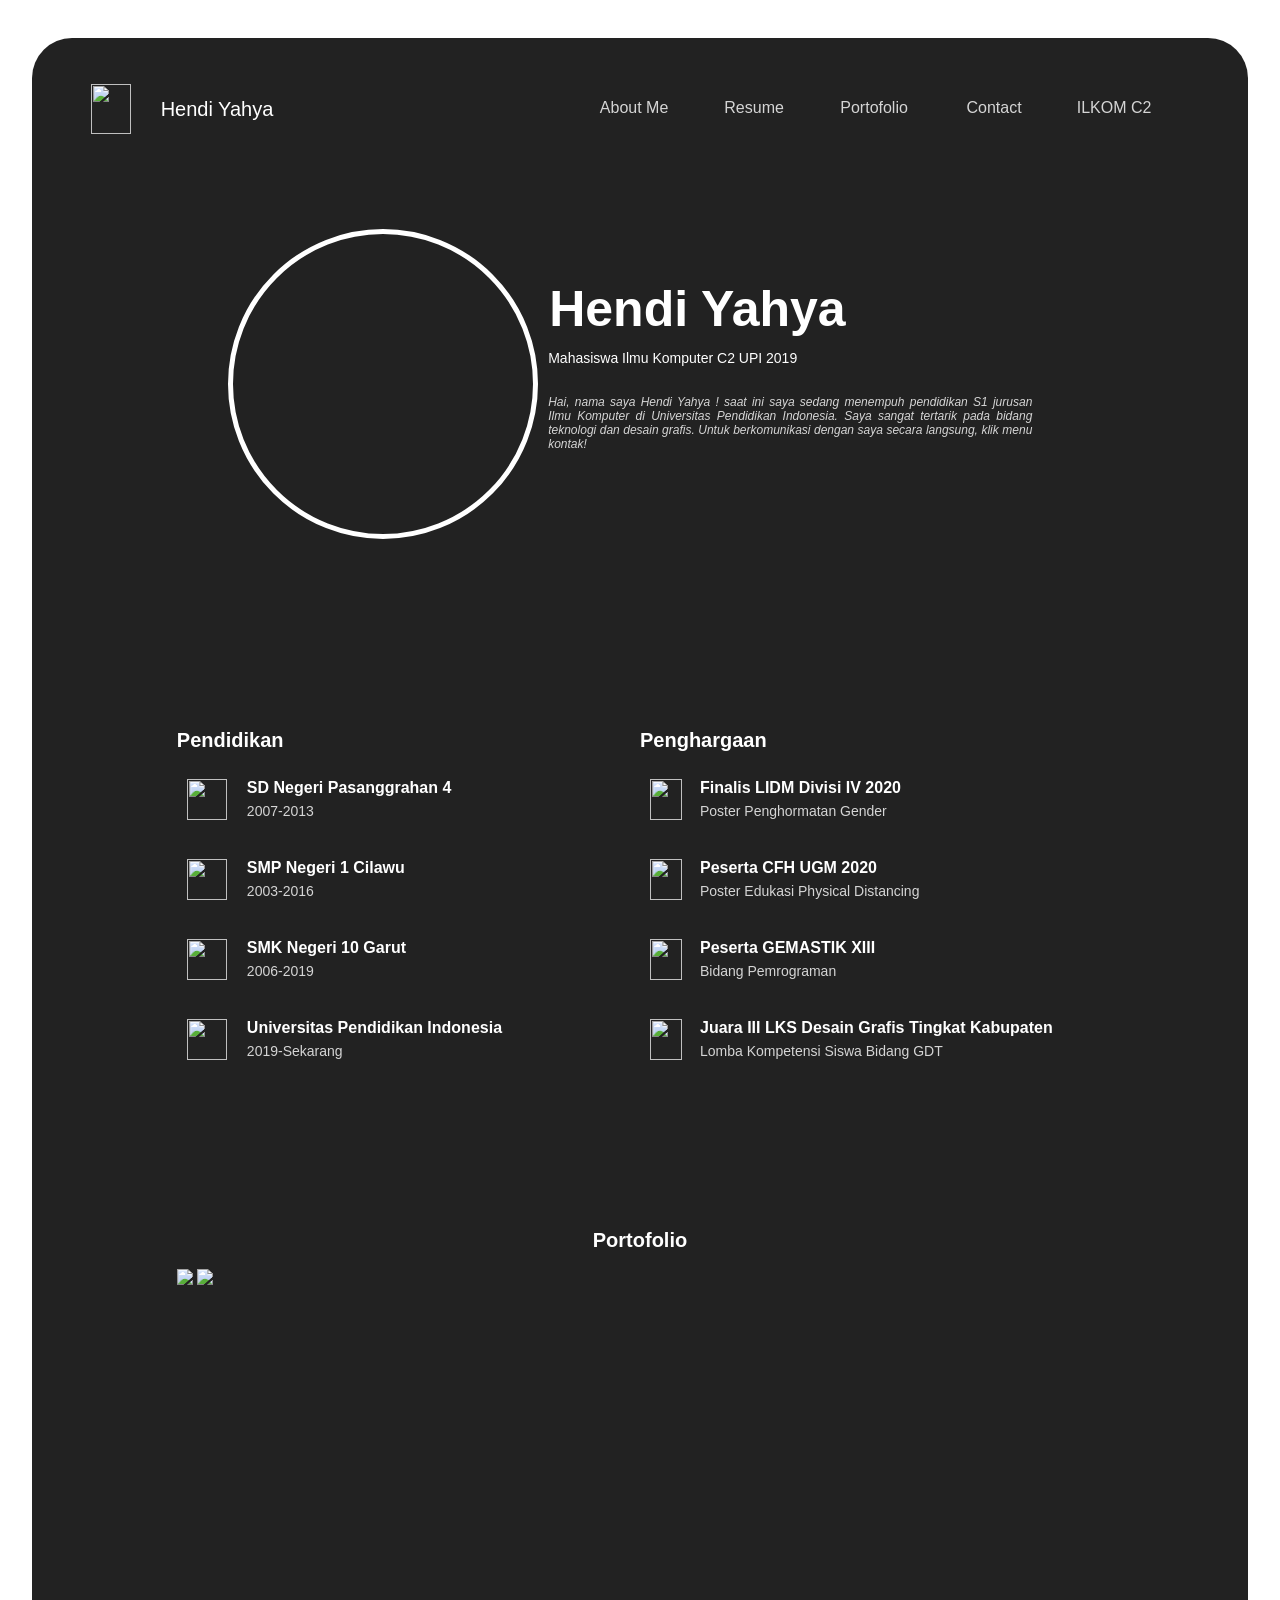
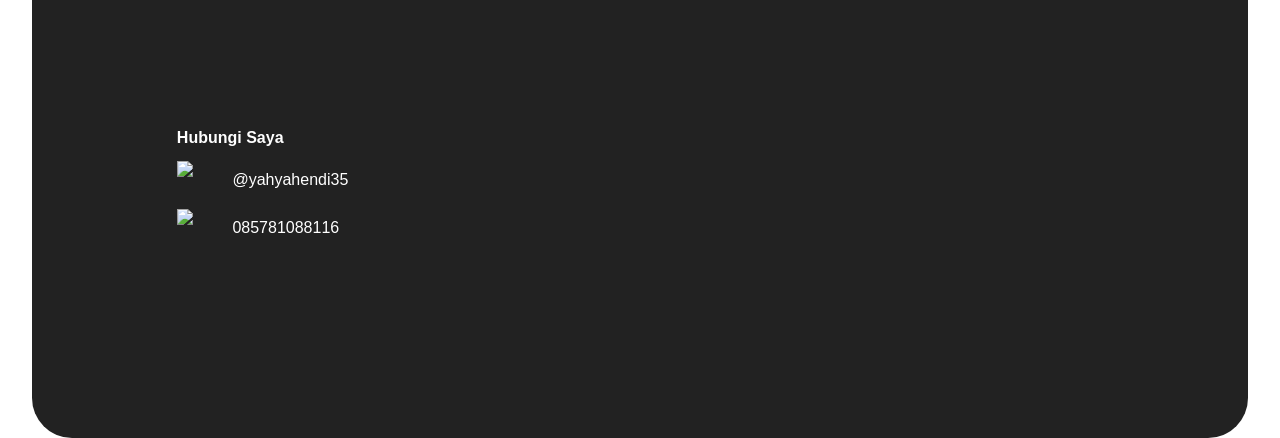
==== index.html @ cabdbd50 "Add files via upload" ====
<!DOCTYPE html>
<html>
<head>
	<title>1902370 | Hendi Yahya</title>
	<link rel="stylesheet" type="text/css" href="style.css">
</head>
<body>
	<div class="wrapper">
		<div class="topmargin"></div>
		<div class="container">
			<div class="logo">
				<div class="logoimg">
					<img src="img/logohen.png">
				</div>
			</div>
			<div class="header">
				<a href="http://hendiyahya.ilkomc2-19.my.id">Hendi Yahya</a>
			</div>
			<div class="nav">
				<div class="navmenu"><a href="#about">About Me</div>
				<div class="navmenu"><a href="#resume">Resume</div>
				<div class="navmenu"><a href="#porto">Portofolio</div>
				<div class="navmenu"><a href="#contact">Contact</div>
				<div class="navmenu"><a href="http://ilkomc2-19.my.id">ILKOM C2</a></div>
			</div>
			<div class="profile-wrapper">
				<div class="profile" id="about">
					<div class="foto"></div>
					<div class="about">
						<div class="nama">
							<p><b>Hendi Yahya</b></p>
						</div>
						<div class="student">
							<p>Mahasiswa Ilmu Komputer C2 UPI 2019</p>
						</div>
						<div class="bio">
							<p><i>Hai, nama saya Hendi Yahya ! saat ini saya sedang menempuh pendidikan S1 jurusan Ilmu Komputer di Universitas Pendidikan Indonesia. Saya sangat tertarik pada bidang teknologi dan desain grafis. Untuk berkomunikasi dengan saya secara langsung, klik menu kontak!</i></p>
						</div>

					</div>
				</div>
			</div>
			<div class="resume-wrapper">
				<div class="resume" id="resume">
					<div class="education">
						<div class="edutitle">Pendidikan</div>
						<div class="educont">
							<div class="eduicon"><img src="img/school.png"></div>
							<div class="eduitem"><b>SD Negeri Pasanggrahan 4</b></div>
							<div class="edudesc">2007-2013</div>
						</div>	
						<div class="educont">
							<div class="eduicon"><img src="img/school.png"></div>
							<div class="eduitem"><b>SMP Negeri 1 Cilawu</b></div>
							<div class="edudesc">2003-2016</div>
						</div>	
						<div class="educont">
							<div class="eduicon"><img src="img/school.png"></div>
							<div class="eduitem"><b>SMK Negeri 10 Garut</b></div>
							<div class="edudesc">2006-2019</div>
						</div>	
						<div class="educont">
							<div class="eduicon"><img src="img/school.png"></div>
							<div class="eduitem"><b>Universitas Pendidikan Indonesia</b></div>
							<div class="edudesc">2019-Sekarang</div>
						</div>	
					</div>
					<div class="achievement">
						<div class="achtitle">Penghargaan</div>
						<div class="achcont">
							<div class="achicon"><img src="img/Medal.png"></div>
							<div class="eduitem"><b>Finalis LIDM Divisi IV 2020</b></div>
							<div class="edudesc">Poster Penghormatan Gender</div>
						</div>	
						<div class="achcont">
							<div class="achicon"><img src="img/Medal.png"></div>
							<div class="eduitem"><b>Peserta CFH UGM 2020</b></div>
							<div class="edudesc">Poster Edukasi Physical Distancing</div>
						</div>	
						<div class="achcont">
							<div class="achicon"><img src="img/Medal.png"></div>
							<div class="eduitem"><b>Peserta GEMASTIK XIII</b></div>
							<div class="edudesc">Bidang Pemrograman</div>
						</div>	
						<div class="achcont">
							<div class="achicon"><img src="img/Medal.png"></div>
							<div class="eduitem"><b>Juara III LKS Desain Grafis Tingkat Kabupaten</b></div>
							<div class="edudesc">Lomba Kompetensi Siswa Bidang GDT</div>
						</div>	
					</div>
				</div>
			</div>
			<div class="porto-wrapper">
				<div class="porto" id="porto">
					<div class="portotitle">
						<b>Portofolio</b>
					</div>
					<div class="portocont">
						<img src="img/hendesign.jpg">
						<img src="img/disvisi.png">
					</div>
				</div>
			</div>
			<div class="contact-wrapper">
				<div class="contact" id="contact">
					<div class="contact-title"><b>Hubungi Saya</b></div>
					<div class="contact-cont">
						<div class="contact-icon">
							<img src="img/ig.png">
						</div>
						<div class="contact-desc">
							@yahyahendi35
						</div>
					</div>
					<div class="contact-cont">
						<div class="contact-icon">
							<img src="img/wa.png">
						</div>
						<div class="contact-desc">
							085781088116
						</div>
					</div>
				</div>
			</div>


		</div>
	</div>

</body>
</html>
---- style.css ----
html {
    height: 100%;
    width: 100%;
    font-family: "Poppins", Helvetica, sans-serif;
    overflow-x: hidden
}
body{
	background-image: url(img/bg.png);
	background-size: cover;
	width: 100%;
    margin: 0 auto;
   	background-repeat: no-repeat;
    background-attachment: fixed;
}

.wrapper{
	width: 95%;
	height: 2000px;
	margin: 0 auto;
	margin-top: 3%;
	margin-bottom: 3%; 
	border-radius: 40px;
	background-color: #222222;
}

@media (max-width: 768px) {
	.wrapper{
		width: 100%;
		height: 1000px;
		margin: 0 auto;
		margin-top: 0px;
		margin-bottom: 0px; 
		border-radius: 0px;
	}
}

.container{
	width: 92%;
	height: 1800px;
	margin: 0 auto; 
	border: 1px solid #222222;
}

.profile-wrapper{
	width: 92%;
	height: 500px;
	margin: 0 auto; 
	margin-top: 100px;
}
.profile{
	width: 80%;
	height: 80%;
	margin: 0 auto; 
	margin-top: 50px;
}

.resume-wrapper{
	width: 92%;
	height: 500px;
	margin: 0 auto; 
}
.resume{
	width: 90%;
	height: 80%;
	margin: 0 auto; 
	margin-top: 50px;
}

.porto-wrapper{
	width: 92%;
	height: 500px;
	margin: 0 auto; 
}
.porto{
	width: 90%;
	height: 80%;
	margin: 0 auto; 
}

.contact-wrapper{
	width: 92%;
	height: 200px;
	margin: 0 auto; 
}
.contact{
	width: 90%;
	height: 80%;
	margin: 0 auto; 
}

.contact-title{
	width: 100%;
	height: 20%;
	margin: 0 auto; 
	color: white;
	font-size: 16px;
}
.contact-cont{
	width: 50%;
	height: 30%;
}
.contact-icon{
	width: 10%;
	height: 100%;
	float: left;
}

.contact-icon img{
	margin: 0 auto; 
	max-height:86%;
    height:auto;
}
.contact-desc{
	margin-left: 2%;
	margin-top: 2%;
	width: 70%;
	height: 50%;
	float: left;
	color: white;
}


.portotitle{
	width: 100%;
	height: 10%;
	margin: 0 auto; 
	color: white;
	font-size: 20px;
	text-align: center;
}
.portocont{
	width: 100%;
	height: 80%;
	margin: 0 auto; 
	object-fit: cover;
	float: left;
}
.portocont img{
	margin: 0 auto; 
	max-height:86%;
    height:auto;
}

.education{
	width: 50%;
	height: 100%;
	margin: 0 auto; 
	float: left;
}

.edutitle{
	width: 100%;
	height: 10%;
	margin: 0 auto; 
	font-size: 20px;
	font-weight: bold;
	color: white;
}

.achievement{
	width: 49%;
	height: 100%;
	margin: 0 auto; 
	float: left;
}


.achtitle{
	width: 100%;
	height: 10%;
	margin: 0 auto; 
	font-size: 20px;
	font-weight: bold;
	color: white;
}

.educont{
	width: 100%;
	height: 20%;
	margin: 0 auto; 
	float: left;
	color: white;
}

.achcont{
	width: 100%;
	height: 20%;
	margin: 0 auto; 
	float: left;
	color: white;
}

.eduicon{
	width: 50px;
	height: 50px;
	float: left;
	margin: 10px;
	font-size: 16px;
}

.eduicon img{
	width: 90%;
	height: 90%;
}

.achicon{
	width: 40px;
	height: 50px;
	float: left;
	margin: 10px;
	font-size: 16px;
}

.achicon img{
	width: 90%;
	height: 90%;
}

.eduitem{
	width: 80%;
	height: 30%;
	margin-top:10px;
	float: left;
	font-size: 16px;
}

.edudesc{
	width: 80%;
	height: 50%;
	float: left;
	font-size: 14px;
	color: #d5d5d5;
	font-size: none;
}

.experience{
	width: 50%;
	height: 100%;
	margin: 0 auto; 
	float: left;
}


.topmargin{
	height: 20px;
	width: 1260px;
	padding: 10px;
}

.header{
	height: 40px;
	width: 20%;
	padding: 10px;
	float: left;
	font-size: 20px;
	color: white;
	line-height: 5px;
}

.nav{
	height: 40px;
	width: 55%;
	padding: 10px;
	float: right;
	font-size: 14px;
	color: white;
	text-align: center;
}

.navmenu{
	height: 20px;
	width: 100px;
	padding: 10px;
	margin: 0 auto;
	float: left;
	font-size: 16px;
	color: #d5d5d5;
}

.navmenu:hover{
	color: white;
}

.logo{
	height: 60px;
	width: 60px;
	float: left;
	object-fit: fill;
	margin : 0 auto;
}
.logoimg{
	height: 50px;
	width: 40px;
	margin-left: 10px;
	margin-top: 5px;
	object-fit: fill;
}

.logoimg img{
	width: 100%;
	height: 100%;
}

.header a:link {
  color: white;
  text-decoration: none;
}

.header a:visited {
  color: white;
}

.header a:hover {
  color: white;
}

.header a:active {
  color: white;
}

.navmenu a:link {
  color: #d5d5d5;
  text-decoration: none;
}

.navmenu a:visited {
  color: #d5d5d5;
}

.navmenu a:hover {
  color: white;
}

.navmenu a:active {
  color: #d5d5d5;
}

.header a{
	padding: 10px;
	float: left;
	font-size: 20px;
	color: white;
	line-height: 20px;
}

.foto{
	margin-top: 50px;
	width: 300px;
	height: 300px;
	border-radius: 50%;
	background-image: url(img/foto.jpg);
	border: 5px solid white;
	background-size: cover;
	float: left
}

.about{
	height: 100%;
	width: 60%;
	float: left;
}

.nama{
	height: 20%;
	width: 98%;
	margin-top: 10%;
	margin-left: 2%;
	color: white;
	font-size: 50px;
	border: 1px solid #222222;
}

.student{
	height: 5%;
	width: 98%;
	margin-top: 8%;
	margin-left: 2%;
	color: white;
	font-size: 14px;
}

.bio{
	height: 20%;
	width: 98%;
	margin-top: 5%;
	margin-left: 2%;
	color: #d5d5d5;
	font-size: 12px;
	text-align: justify;
}
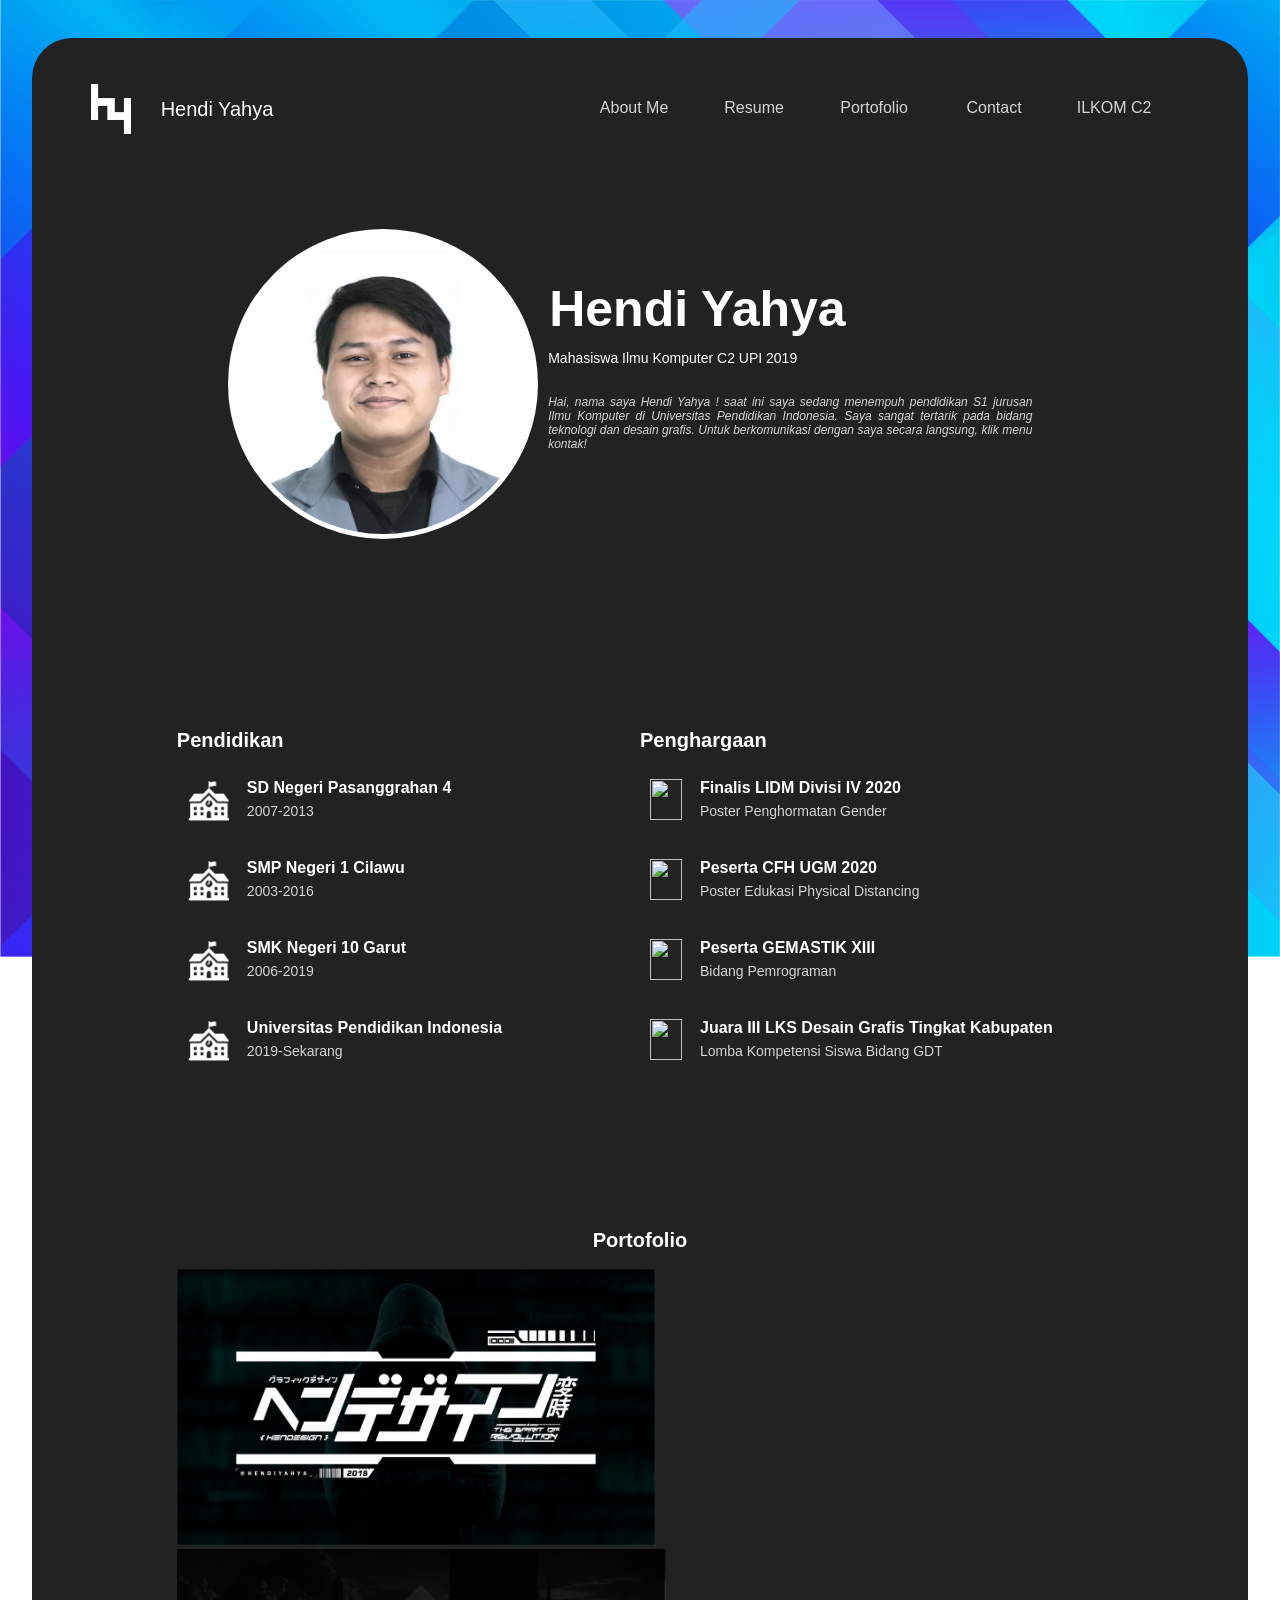
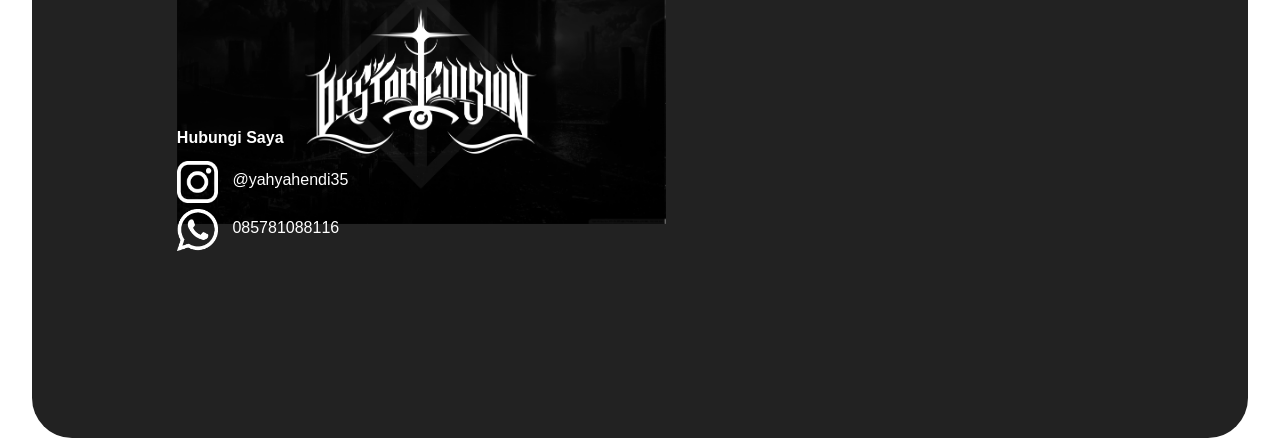
==== commit b74bc610: "Update index.html" ====
--- a/index.html
+++ b/index.html
@@ -10,7 +10,7 @@
 		<div class="container">
 			<div class="logo">
 				<div class="logoimg">
-					<img src="img/logohen.png">
+					<img src="./img/logohen.png">
 				</div>
 			</div>
 			<div class="header">
@@ -45,22 +45,22 @@
 					<div class="education">
 						<div class="edutitle">Pendidikan</div>
 						<div class="educont">
-							<div class="eduicon"><img src="img/school.png"></div>
+							<div class="eduicon"><img src="./img/school.png"></div>
 							<div class="eduitem"><b>SD Negeri Pasanggrahan 4</b></div>
 							<div class="edudesc">2007-2013</div>
 						</div>	
 						<div class="educont">
-							<div class="eduicon"><img src="img/school.png"></div>
+							<div class="eduicon"><img src="./img/school.png"></div>
 							<div class="eduitem"><b>SMP Negeri 1 Cilawu</b></div>
 							<div class="edudesc">2003-2016</div>
 						</div>	
 						<div class="educont">
-							<div class="eduicon"><img src="img/school.png"></div>
+							<div class="eduicon"><img src="./img/school.png"></div>
 							<div class="eduitem"><b>SMK Negeri 10 Garut</b></div>
 							<div class="edudesc">2006-2019</div>
 						</div>	
 						<div class="educont">
-							<div class="eduicon"><img src="img/school.png"></div>
+							<div class="eduicon"><img src="./img/school.png"></div>
 							<div class="eduitem"><b>Universitas Pendidikan Indonesia</b></div>
 							<div class="edudesc">2019-Sekarang</div>
 						</div>	
@@ -68,22 +68,22 @@
 					<div class="achievement">
 						<div class="achtitle">Penghargaan</div>
 						<div class="achcont">
-							<div class="achicon"><img src="img/Medal.png"></div>
+							<div class="achicon"><img src="./img/Medal.png"></div>
 							<div class="eduitem"><b>Finalis LIDM Divisi IV 2020</b></div>
 							<div class="edudesc">Poster Penghormatan Gender</div>
 						</div>	
 						<div class="achcont">
-							<div class="achicon"><img src="img/Medal.png"></div>
+							<div class="achicon"><img src="./img/Medal.png"></div>
 							<div class="eduitem"><b>Peserta CFH UGM 2020</b></div>
 							<div class="edudesc">Poster Edukasi Physical Distancing</div>
 						</div>	
 						<div class="achcont">
-							<div class="achicon"><img src="img/Medal.png"></div>
+							<div class="achicon"><img src="./img/Medal.png"></div>
 							<div class="eduitem"><b>Peserta GEMASTIK XIII</b></div>
 							<div class="edudesc">Bidang Pemrograman</div>
 						</div>	
 						<div class="achcont">
-							<div class="achicon"><img src="img/Medal.png"></div>
+							<div class="achicon"><img src="./img/Medal.png"></div>
 							<div class="eduitem"><b>Juara III LKS Desain Grafis Tingkat Kabupaten</b></div>
 							<div class="edudesc">Lomba Kompetensi Siswa Bidang GDT</div>
 						</div>	
@@ -96,8 +96,8 @@
 						<b>Portofolio</b>
 					</div>
 					<div class="portocont">
-						<img src="img/hendesign.jpg">
-						<img src="img/disvisi.png">
+						<img src="./img/hendesign.jpg">
+						<img src="./img/disvisi.png">
 					</div>
 				</div>
 			</div>
@@ -106,7 +106,7 @@
 					<div class="contact-title"><b>Hubungi Saya</b></div>
 					<div class="contact-cont">
 						<div class="contact-icon">
-							<img src="img/ig.png">
+							<img src="./img/ig.png">
 						</div>
 						<div class="contact-desc">
 							@yahyahendi35
@@ -114,7 +114,7 @@
 					</div>
 					<div class="contact-cont">
 						<div class="contact-icon">
-							<img src="img/wa.png">
+							<img src="./img/wa.png">
 						</div>
 						<div class="contact-desc">
 							085781088116
@@ -128,4 +128,4 @@
 	</div>
 
 </body>
-</html>+</html>
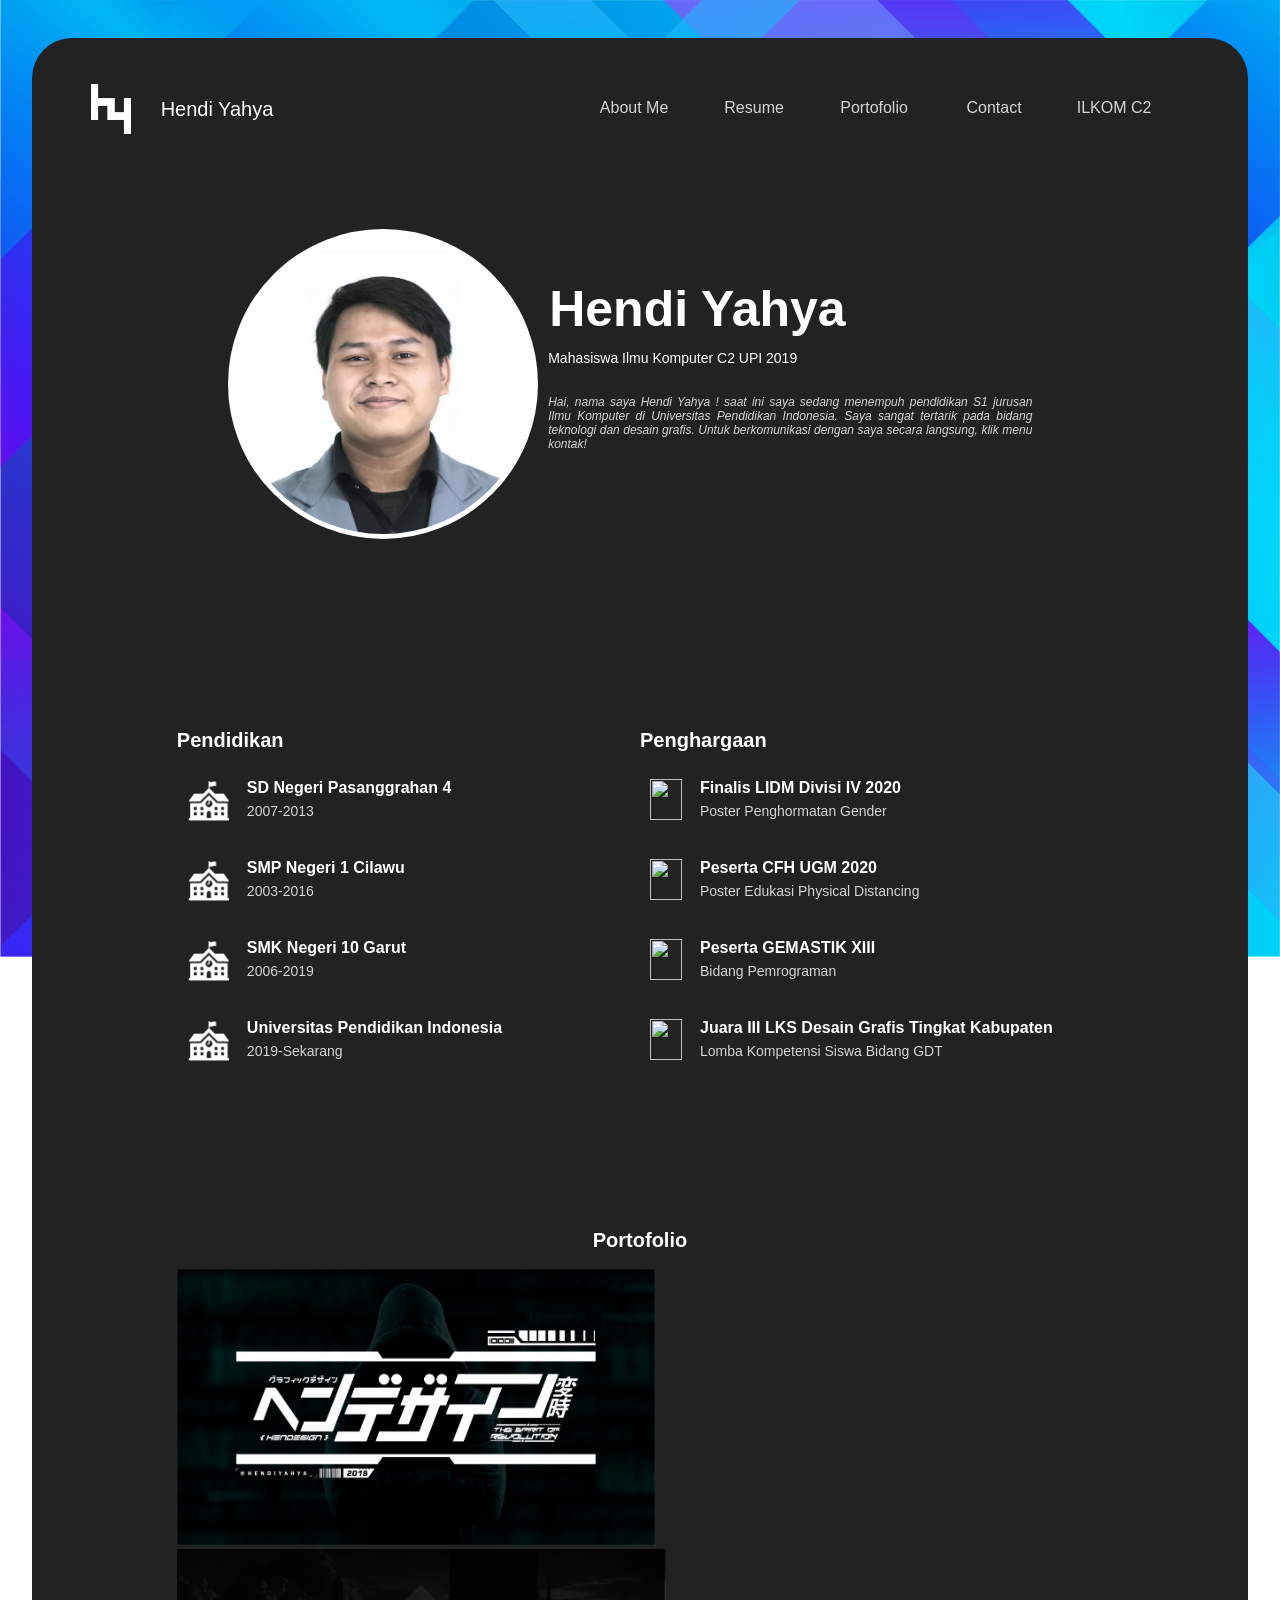
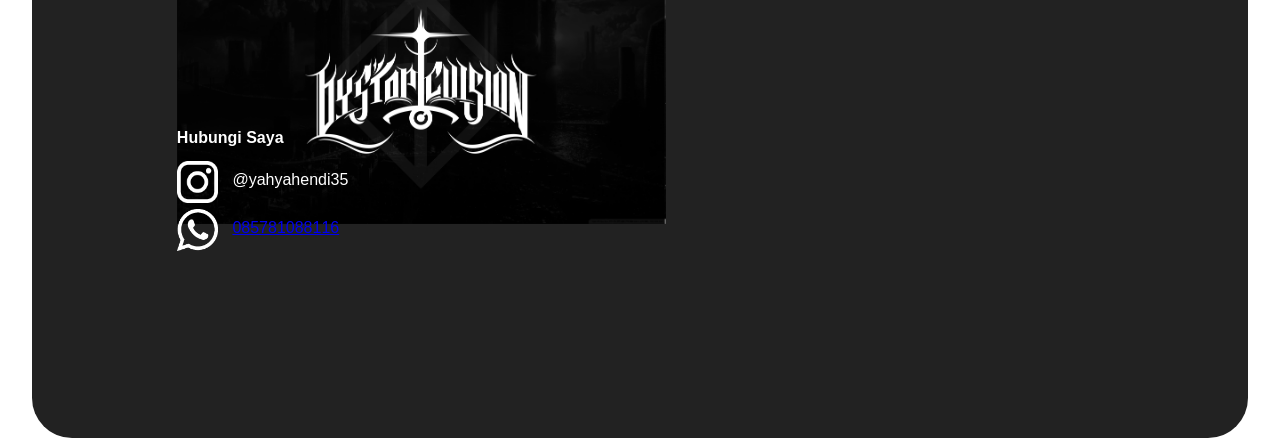
==== commit c21ab68a: "Update index.html" ====
--- a/index.html
+++ b/index.html
@@ -3,6 +3,8 @@
 <head>
 	<title>1902370 | Hendi Yahya</title>
 	<link rel="stylesheet" type="text/css" href="style.css">
+	<link rel="shortcut icon" href=favicon.ico" type="image/x-icon">
+	<link rel="icon" href="favicon.ico" type="image/x-icon">
 </head>
 <body>
 	<div class="wrapper">
@@ -10,7 +12,7 @@
 		<div class="container">
 			<div class="logo">
 				<div class="logoimg">
-					<img src="./img/logohen.png">
+					<img src="logohen.png">
 				</div>
 			</div>
 			<div class="header">
@@ -45,22 +47,22 @@
 					<div class="education">
 						<div class="edutitle">Pendidikan</div>
 						<div class="educont">
-							<div class="eduicon"><img src="./img/school.png"></div>
+							<div class="eduicon"><img src="school.png"></div>
 							<div class="eduitem"><b>SD Negeri Pasanggrahan 4</b></div>
 							<div class="edudesc">2007-2013</div>
 						</div>	
 						<div class="educont">
-							<div class="eduicon"><img src="./img/school.png"></div>
+							<div class="eduicon"><img src="school.png"></div>
 							<div class="eduitem"><b>SMP Negeri 1 Cilawu</b></div>
 							<div class="edudesc">2003-2016</div>
 						</div>	
 						<div class="educont">
-							<div class="eduicon"><img src="./img/school.png"></div>
+							<div class="eduicon"><img src="school.png"></div>
 							<div class="eduitem"><b>SMK Negeri 10 Garut</b></div>
 							<div class="edudesc">2006-2019</div>
 						</div>	
 						<div class="educont">
-							<div class="eduicon"><img src="./img/school.png"></div>
+							<div class="eduicon"><img src="school.png"></div>
 							<div class="eduitem"><b>Universitas Pendidikan Indonesia</b></div>
 							<div class="edudesc">2019-Sekarang</div>
 						</div>	
@@ -68,22 +70,22 @@
 					<div class="achievement">
 						<div class="achtitle">Penghargaan</div>
 						<div class="achcont">
-							<div class="achicon"><img src="./img/Medal.png"></div>
+							<div class="achicon"><img src="Medal.png"></div>
 							<div class="eduitem"><b>Finalis LIDM Divisi IV 2020</b></div>
 							<div class="edudesc">Poster Penghormatan Gender</div>
 						</div>	
 						<div class="achcont">
-							<div class="achicon"><img src="./img/Medal.png"></div>
+							<div class="achicon"><img src="Medal.png"></div>
 							<div class="eduitem"><b>Peserta CFH UGM 2020</b></div>
 							<div class="edudesc">Poster Edukasi Physical Distancing</div>
 						</div>	
 						<div class="achcont">
-							<div class="achicon"><img src="./img/Medal.png"></div>
+							<div class="achicon"><img src="Medal.png"></div>
 							<div class="eduitem"><b>Peserta GEMASTIK XIII</b></div>
 							<div class="edudesc">Bidang Pemrograman</div>
 						</div>	
 						<div class="achcont">
-							<div class="achicon"><img src="./img/Medal.png"></div>
+							<div class="achicon"><img src="Medal.png"></div>
 							<div class="eduitem"><b>Juara III LKS Desain Grafis Tingkat Kabupaten</b></div>
 							<div class="edudesc">Lomba Kompetensi Siswa Bidang GDT</div>
 						</div>	
@@ -96,8 +98,8 @@
 						<b>Portofolio</b>
 					</div>
 					<div class="portocont">
-						<img src="./img/hendesign.jpg">
-						<img src="./img/disvisi.png">
+						<img src="hendesign.jpg">
+						<img src="disvisi.png">
 					</div>
 				</div>
 			</div>
@@ -106,7 +108,7 @@
 					<div class="contact-title"><b>Hubungi Saya</b></div>
 					<div class="contact-cont">
 						<div class="contact-icon">
-							<img src="./img/ig.png">
+							<img src="ig.png">
 						</div>
 						<div class="contact-desc">
 							@yahyahendi35
@@ -114,10 +116,10 @@
 					</div>
 					<div class="contact-cont">
 						<div class="contact-icon">
-							<img src="./img/wa.png">
+							<img src="wa.png">
 						</div>
 						<div class="contact-desc">
-							085781088116
+							<a href="wa.me/85781088116">085781088116</a>
 						</div>
 					</div>
 				</div>
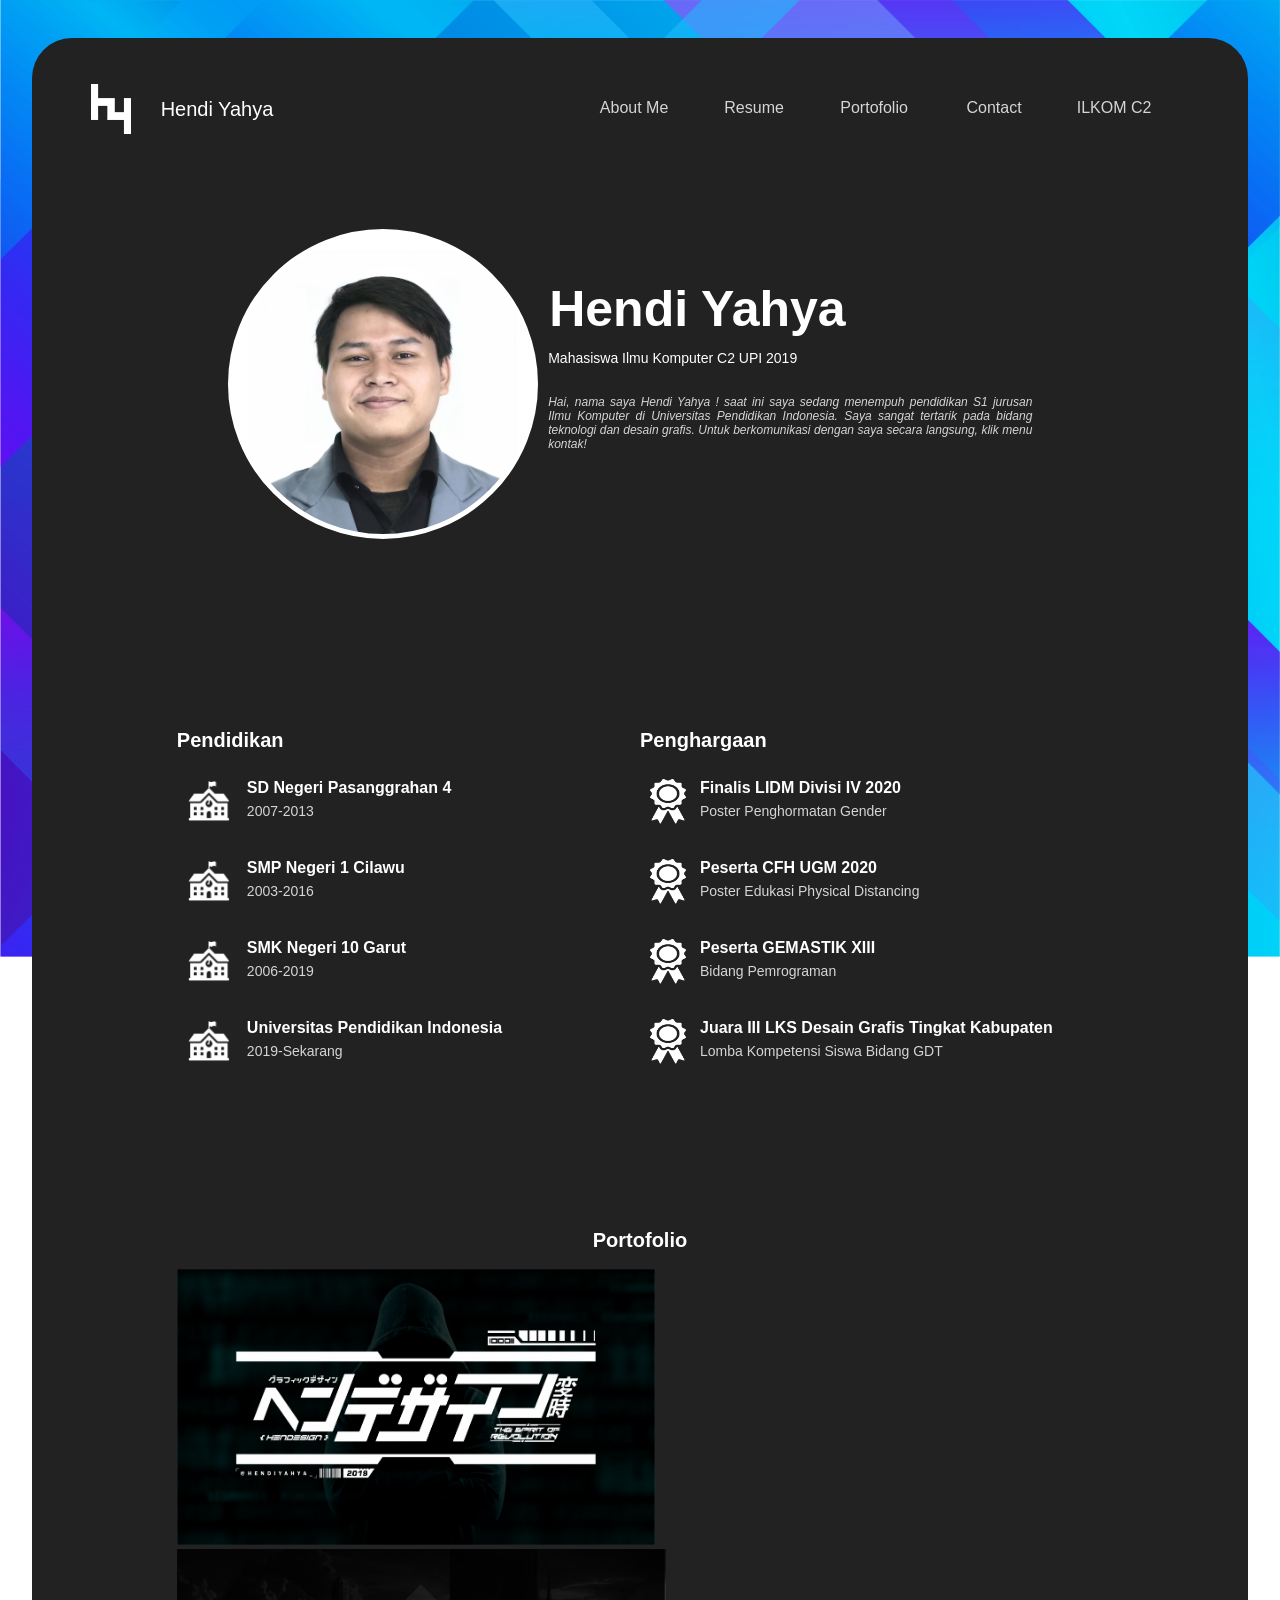
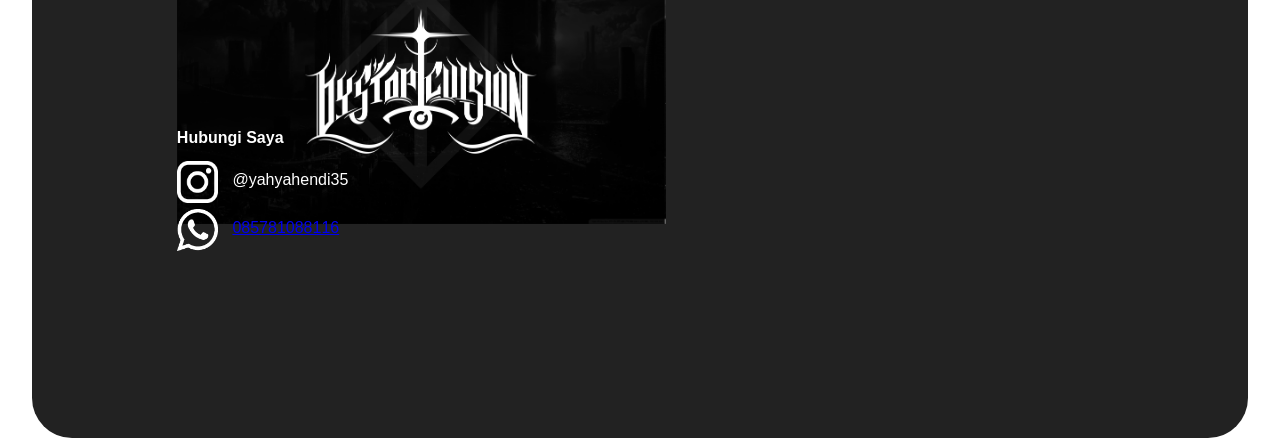
==== commit 07c744c8: "Update index.html" ====
--- a/index.html
+++ b/index.html
@@ -70,22 +70,22 @@
 					<div class="achievement">
 						<div class="achtitle">Penghargaan</div>
 						<div class="achcont">
-							<div class="achicon"><img src="Medal.png"></div>
+							<div class="achicon"><img src="medal.png"></div>
 							<div class="eduitem"><b>Finalis LIDM Divisi IV 2020</b></div>
 							<div class="edudesc">Poster Penghormatan Gender</div>
 						</div>	
 						<div class="achcont">
-							<div class="achicon"><img src="Medal.png"></div>
+							<div class="achicon"><img src="medal.png"></div>
 							<div class="eduitem"><b>Peserta CFH UGM 2020</b></div>
 							<div class="edudesc">Poster Edukasi Physical Distancing</div>
 						</div>	
 						<div class="achcont">
-							<div class="achicon"><img src="Medal.png"></div>
+							<div class="achicon"><img src="medal.png"></div>
 							<div class="eduitem"><b>Peserta GEMASTIK XIII</b></div>
 							<div class="edudesc">Bidang Pemrograman</div>
 						</div>	
 						<div class="achcont">
-							<div class="achicon"><img src="Medal.png"></div>
+							<div class="achicon"><img src="medal.png"></div>
 							<div class="eduitem"><b>Juara III LKS Desain Grafis Tingkat Kabupaten</b></div>
 							<div class="edudesc">Lomba Kompetensi Siswa Bidang GDT</div>
 						</div>	
--- a/style.css
+++ b/style.css
@@ -5,7 +5,7 @@
     overflow-x: hidden
 }
 body{
-	background-image: url(img/bg.png);
+	background-image: url(bg.png);
 	background-size: cover;
 	width: 100%;
     margin: 0 auto;
@@ -108,9 +108,10 @@
 .contact-icon img{
 	margin: 0 auto; 
 	max-height:86%;
-    height:auto;
+    	height:auto;
 }
 .contact-desc{
+	text-decoration: none;
 	margin-left: 2%;
 	margin-top: 2%;
 	width: 70%;
@@ -348,7 +349,7 @@
 	width: 300px;
 	height: 300px;
 	border-radius: 50%;
-	background-image: url(img/foto.jpg);
+	background-image: url(foto.jpg);
 	border: 5px solid white;
 	background-size: cover;
 	float: left
@@ -387,4 +388,4 @@
 	color: #d5d5d5;
 	font-size: 12px;
 	text-align: justify;
-}+}
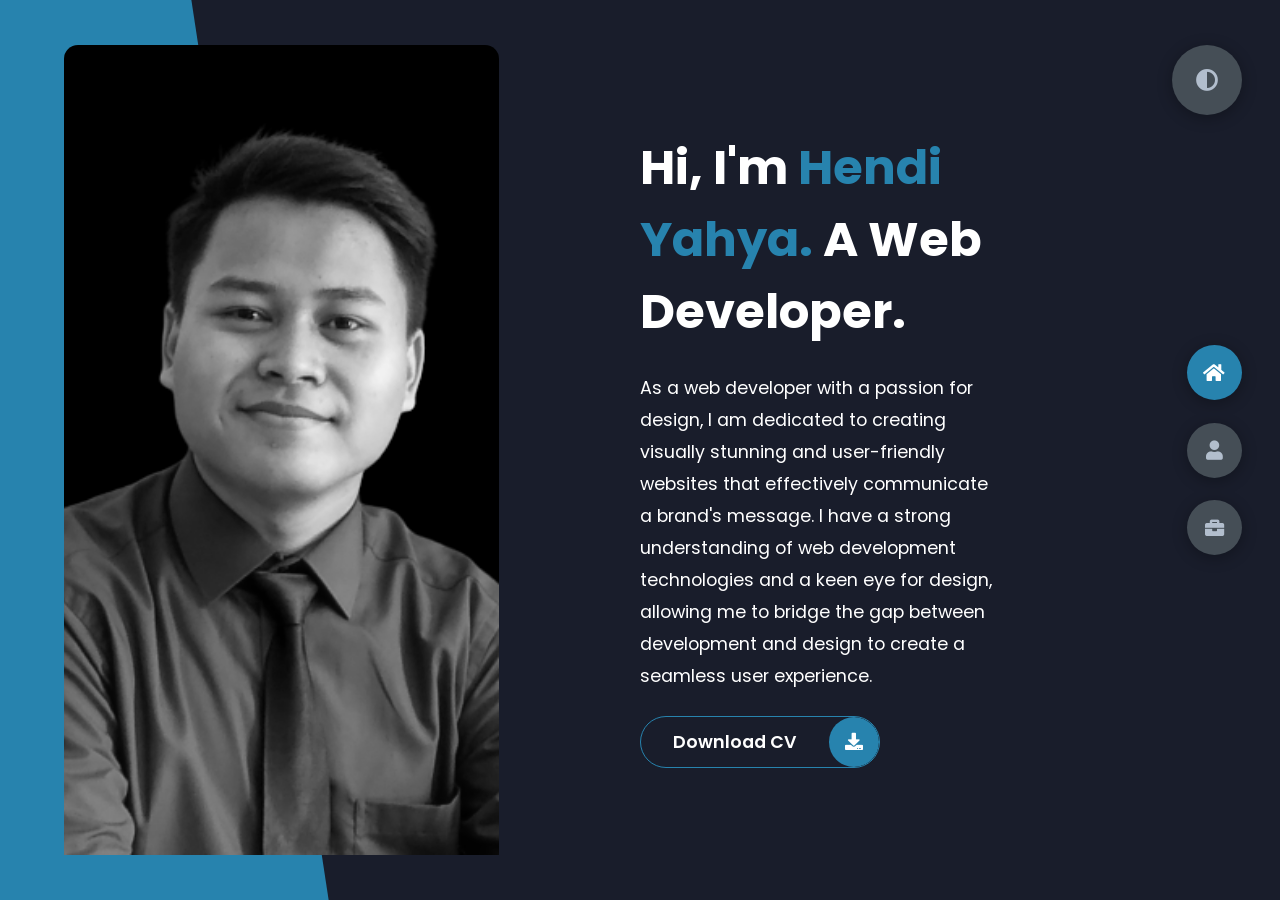
==== commit e2a20f2a: "add main" ====
--- a/index.html
+++ b/index.html
@@ -1,133 +1,560 @@
-<!DOCTYPE html>
-<html>
-<head>
-	<title>1902370 | Hendi Yahya</title>
-	<link rel="stylesheet" type="text/css" href="style.css">
-	<link rel="shortcut icon" href=favicon.ico" type="image/x-icon">
-	<link rel="icon" href="favicon.ico" type="image/x-icon">
-</head>
-<body>
-	<div class="wrapper">
-		<div class="topmargin"></div>
-		<div class="container">
-			<div class="logo">
-				<div class="logoimg">
-					<img src="logohen.png">
-				</div>
-			</div>
-			<div class="header">
-				<a href="http://hendiyahya.ilkomc2-19.my.id">Hendi Yahya</a>
-			</div>
-			<div class="nav">
-				<div class="navmenu"><a href="#about">About Me</div>
-				<div class="navmenu"><a href="#resume">Resume</div>
-				<div class="navmenu"><a href="#porto">Portofolio</div>
-				<div class="navmenu"><a href="#contact">Contact</div>
-				<div class="navmenu"><a href="http://ilkomc2-19.my.id">ILKOM C2</a></div>
-			</div>
-			<div class="profile-wrapper">
-				<div class="profile" id="about">
-					<div class="foto"></div>
-					<div class="about">
-						<div class="nama">
-							<p><b>Hendi Yahya</b></p>
-						</div>
-						<div class="student">
-							<p>Mahasiswa Ilmu Komputer C2 UPI 2019</p>
-						</div>
-						<div class="bio">
-							<p><i>Hai, nama saya Hendi Yahya ! saat ini saya sedang menempuh pendidikan S1 jurusan Ilmu Komputer di Universitas Pendidikan Indonesia. Saya sangat tertarik pada bidang teknologi dan desain grafis. Untuk berkomunikasi dengan saya secara langsung, klik menu kontak!</i></p>
-						</div>
-
-					</div>
-				</div>
-			</div>
-			<div class="resume-wrapper">
-				<div class="resume" id="resume">
-					<div class="education">
-						<div class="edutitle">Pendidikan</div>
-						<div class="educont">
-							<div class="eduicon"><img src="school.png"></div>
-							<div class="eduitem"><b>SD Negeri Pasanggrahan 4</b></div>
-							<div class="edudesc">2007-2013</div>
-						</div>	
-						<div class="educont">
-							<div class="eduicon"><img src="school.png"></div>
-							<div class="eduitem"><b>SMP Negeri 1 Cilawu</b></div>
-							<div class="edudesc">2003-2016</div>
-						</div>	
-						<div class="educont">
-							<div class="eduicon"><img src="school.png"></div>
-							<div class="eduitem"><b>SMK Negeri 10 Garut</b></div>
-							<div class="edudesc">2006-2019</div>
-						</div>	
-						<div class="educont">
-							<div class="eduicon"><img src="school.png"></div>
-							<div class="eduitem"><b>Universitas Pendidikan Indonesia</b></div>
-							<div class="edudesc">2019-Sekarang</div>
-						</div>	
-					</div>
-					<div class="achievement">
-						<div class="achtitle">Penghargaan</div>
-						<div class="achcont">
-							<div class="achicon"><img src="medal.png"></div>
-							<div class="eduitem"><b>Finalis LIDM Divisi IV 2020</b></div>
-							<div class="edudesc">Poster Penghormatan Gender</div>
-						</div>	
-						<div class="achcont">
-							<div class="achicon"><img src="medal.png"></div>
-							<div class="eduitem"><b>Peserta CFH UGM 2020</b></div>
-							<div class="edudesc">Poster Edukasi Physical Distancing</div>
-						</div>	
-						<div class="achcont">
-							<div class="achicon"><img src="medal.png"></div>
-							<div class="eduitem"><b>Peserta GEMASTIK XIII</b></div>
-							<div class="edudesc">Bidang Pemrograman</div>
-						</div>	
-						<div class="achcont">
-							<div class="achicon"><img src="medal.png"></div>
-							<div class="eduitem"><b>Juara III LKS Desain Grafis Tingkat Kabupaten</b></div>
-							<div class="edudesc">Lomba Kompetensi Siswa Bidang GDT</div>
-						</div>	
-					</div>
-				</div>
-			</div>
-			<div class="porto-wrapper">
-				<div class="porto" id="porto">
-					<div class="portotitle">
-						<b>Portofolio</b>
-					</div>
-					<div class="portocont">
-						<img src="hendesign.jpg">
-						<img src="disvisi.png">
-					</div>
-				</div>
-			</div>
-			<div class="contact-wrapper">
-				<div class="contact" id="contact">
-					<div class="contact-title"><b>Hubungi Saya</b></div>
-					<div class="contact-cont">
-						<div class="contact-icon">
-							<img src="ig.png">
-						</div>
-						<div class="contact-desc">
-							@yahyahendi35
-						</div>
-					</div>
-					<div class="contact-cont">
-						<div class="contact-icon">
-							<img src="wa.png">
-						</div>
-						<div class="contact-desc">
-							<a href="wa.me/85781088116">085781088116</a>
-						</div>
-					</div>
-				</div>
-			</div>
-
-
-		</div>
-	</div>
-
-</body>
-</html>
+<!DOCTYPE html>
+<html lang="en">
+<head>
+    <meta charset="UTF-8">
+    <meta http-equiv="X-UA-Compatible" content="IE=edge">
+    <meta name="viewport" content="width=device-width, initial-scale=1.0">
+    <title>Portfolio</title>
+    <link rel="stylesheet" href="styles/styles.css">
+    <link rel="preconnect" href="https://fonts.googleapis.com">
+    <link rel="preconnect" href="https://fonts.gstatic.com" crossorigin>
+    <link rel="stylesheet" href="https://cdnjs.cloudflare.com/ajax/libs/font-awesome/5.15.4/css/all.min.css" integrity="sha512-1ycn6IcaQQ40/MKBW2W4Rhis/DbILU74C1vSrLJxCq57o941Ym01SwNsOMqvEBFlcgUa6xLiPY/NS5R+E6ztJQ==" crossorigin="anonymous" referrerpolicy="no-referrer" />
+    <link href="https://fonts.googleapis.com/css2?family=Poppins:wght@400;500;600;700;800&display=swap" rel="stylesheet">
+</head>
+<body class="main-content">
+    <header class="container header active" id="home">
+        <div class="header-content">
+            <div class="left-header">
+                <div class="h-shape"></div>
+                <div class="image">
+                    <img src="img/hero.png" alt="">
+                </div>
+            </div>
+            <div class="right-header">
+                <h1 class="name">
+                    Hi, I'm <span>Hendi Yahya.</span>
+                    A Web Developer.
+                </h1>
+                <p>
+                    As a web developer with a passion for design, I am dedicated to creating visually stunning and user-friendly websites that effectively communicate a brand's message. I have a strong understanding of web development technologies and a keen eye for design, allowing me to bridge the gap between development and design to create a seamless user experience. 
+                    <!-- My goal is to not only build functional websites, but to create digital experiences that engage and inspire users. -->
+                </p>
+                <div class="btn-con">
+                    <a href="" class="main-btn">
+                        <span class="btn-text">Download CV</span>
+                        <span class="btn-icon"><i class="fas fa-download"></i></span>
+                    </a>
+                </div>
+            </div>
+        </div>
+    </header>
+    <main>
+        <section class="container about" id="about">
+            <div class="main-title">
+                <h2>About <span>me</span><span class="bg-text">my stats</span></h2>
+            </div>
+            <div class="about-container">
+                <div class="left-about">
+                    <h4>Information About me</h4>
+                    <p>
+                        As a final year computer science student with work experience in both UI/UX design and web development, I am a highly motivated and versatile individual with a passion for creating innovative and user-friendly digital solutions. <br>
+                        
+                    </p>
+                    <div class="btn-con">
+                        <a href="#" class="main-btn">
+                            <span class="btn-text">Download CV</span>
+                            <span class="btn-icon"><i class="fas fa-download"></i></span>
+                        </a>
+                    </div>
+                </div>
+                <div class="right-about">
+                    My skills in both technical and creative areas, as well as my ability to work well in a team, make me a valuable asset to any project. I am fluent in Indonesian, English and Sundanese and I am able to communicate effectively with a diverse range of clients and colleagues. I am eager to apply my skills and experience to new challenges and to continue learning and growing as a professional in the field of computer science.
+                </div>
+                <!-- <div class="right-about">
+                    <div class="about-item">
+                        <div class="abt-text">
+                            <p class="large-text">10+</p>
+                            <p class="small-text">Projects <br /> Completed</p>
+                        </div>
+                    </div>
+                    <div class="about-item">
+                        <div class="abt-text">
+                            <p class="large-text">1+</p>
+                            <p class="small-text">Years of <br /> experience</p>
+                        </div>
+                    </div>
+                    <div class="about-item">
+                        <div class="abt-text">
+                            <p class="large-text">5+</p>
+                            <p class="small-text">Happy <br /> Clients</p>
+                        </div>
+                    </div>
+                    <div class="about-item">
+                        <div class="abt-text">
+                            <p class="large-text">5+</p>
+                            <p class="small-text">Customer <br /> reviews</p>
+                        </div>
+                    </div>
+                </div> -->
+            </div>
+            <div class="about-stats">
+                <h4 class="stat-title">My Skills</h4>
+                <div class="progress-bars">
+                    <div class="progress-bar">
+                        <p class="prog-title">html5</p>
+                        <div class="progress-con">
+                            <p class="prog-text">80%</p>
+                            <div class="progress">
+                                <span class="html"></span>
+                            </div>
+                        </div>
+                    </div>
+                    <div class="progress-bar">
+                        <p class="prog-title">css3</p>
+                        <div class="progress-con">
+                            <p class="prog-text">95%</p>
+                            <div class="progress">
+                                <span class="css"></span>
+                            </div>
+                        </div>
+                    </div>
+                    <div class="progress-bar">
+                        <p class="prog-title">javascript</p>
+                        <div class="progress-con">
+                            <p class="prog-text">75%</p>
+                            <div class="progress">
+                                <span class="js"></span>
+                            </div>
+                        </div>
+                    </div>
+                    <div class="progress-bar">
+                        <p class="prog-title">ReactJS</p>
+                        <div class="progress-con">
+                            <p class="prog-text">75%</p>
+                            <div class="progress">
+                                <span class="react"></span>
+                            </div>
+                        </div>
+                    </div>
+                    <div class="progress-bar">
+                        <p class="prog-title">NodeJS</p>
+                        <div class="progress-con">
+                            <p class="prog-text">87%</p>
+                            <div class="progress">
+                                <span class="node"></span>
+                            </div>
+                        </div>
+                    </div>
+                    <div class="progress-bar">
+                        <p class="prog-title">Python</p>
+                        <div class="progress-con">
+                            <p class="prog-text">70%</p>
+                            <div class="progress">
+                                <span class="python"></span>
+                            </div>
+                        </div>
+                    </div>
+                </div>
+            </div>
+            <h4 class="stat-title">My Timeline</h4>
+            <div class="timeline">
+                <div class="timeline-item">
+                    <div class="tl-icon">
+                        <i class="fas fa-briefcase"></i>
+                    </div>
+                    <p class="tl-duration">2010 - present</p>
+                    <h5>Web Developer<span> - Vircrosoft</span></h5>
+                    <p>
+                        Lorem ipsum dolor sit amet consectetur adipisicing elit. Saepe quasi vero fugit.
+                    </p>
+                </div>
+                <div class="timeline-item">
+                    <div class="tl-icon">
+                        <i class="fas fa-briefcase"></i>
+                    </div>
+                    <p class="tl-duration">2008 - 2011</p>
+                    <h5>Software Engineer<span> - Boogle, Inc.</span></h5>
+                    <p>
+                        Lorem ipsum dolor sit amet consectetur adipisicing elit. Saepe quasi vero fugit.
+                    </p>
+                </div>
+                <div class="timeline-item">
+                    <div class="tl-icon">
+                        <i class="fas fa-briefcase"></i>
+                    </div>
+                    <p class="tl-duration">2016 - 2017</p>
+                    <h5>C++ Programmer<span> - Slime Tech</span></h5>
+                    <p>
+                        Lorem ipsum dolor sit amet consectetur adipisicing elit. Saepe quasi vero fugit.
+                    </p>
+                </div>
+                <div class="timeline-item">
+                    <div class="tl-icon">
+                        <i class="fas fa-briefcase"></i>
+                    </div>
+                    <p class="tl-duration">2009 - 2013</p>
+                    <h5>Business Degree<span> - Sussex University</span></h5>
+                    <p>
+                        Lorem ipsum dolor sit amet consectetur adipisicing elit. Saepe quasi vero fugit.
+                    </p>
+                </div>
+                <div class="timeline-item">
+                    <div class="tl-icon">
+                        <i class="fas fa-briefcase"></i>
+                    </div>
+                    <p class="tl-duration">2013 - 2016</p>
+                    <h5>Computer Science Degree<span> - Brookes University</span></h5>
+                    <p>
+                        Lorem ipsum dolor sit amet consectetur adipisicing elit. Saepe quasi vero fugit.
+                    </p>
+                </div>
+                <div class="timeline-item">
+                    <div class="tl-icon">
+                        <i class="fas fa-briefcase"></i>
+                    </div>
+                    <p class="tl-duration">2017 - present</p>
+                    <h5>3d Animation<span> - Brighton University</span></h5>
+                    <p>
+                        Lorem ipsum dolor sit amet consectetur adipisicing elit. Saepe quasi vero fugit.
+                    </p>
+                </div>
+            </div>
+        </section>
+        <section class="container" id="portfolio">
+            <div class="main-title">
+                <h2>My <span>Portfolio</span><span class="bg-text">My Work</span></h2>
+            </div>
+            <p class="port-text">
+                Here is some of my work that I've done in various programming languages.
+            </p>
+            <div class="portfolios">
+                <div class="portfolio-item">
+                    <div class="image">
+                        <img src="img/port1.jpg" alt="">
+                    </div>
+                    <div class="hover-items">
+                        <h3>Project Source</h3>
+                        <div class="icons">
+                            <a href="#" class="icon">
+                                <i class="fab fa-github"></i>
+                            </a>
+                            <a href="#" class="icon">
+                                <i class="fab fa-behance"></i>
+                            </a>
+                            <a href="#" class="icon">
+                                <i class="fab fa-youtube"></i>
+                            </a>
+                        </div>
+                    </div>
+                </div>
+                <div class="portfolio-item">
+                    <div class="image">
+                        <img src="img/port2.jpg" alt="">
+                    </div>
+                    <div class="hover-items">
+                        <h3>Project Source</h3>
+                        <div class="icons">
+                            <a href="#" class="icon">
+                                <i class="fab fa-github"></i>
+                            </a>
+                            <a href="#" class="icon">
+                                <i class="fab fa-behance"></i>
+                            </a>
+                            <a href="#" class="icon">
+                                <i class="fab fa-youtube"></i>
+                            </a>
+                        </div>
+                    </div>
+                </div>
+                <div class="portfolio-item">
+                    <div class="image">
+                        <img src="img/port3.jpg" alt="">
+                    </div>
+                    <div class="hover-items">
+                        <h3>Project Source</h3>
+                        <div class="icons">
+                            <a href="#" class="icon">
+                                <i class="fab fa-github"></i>
+                            </a>
+                            <a href="#" class="icon">
+                                <i class="fab fa-behance"></i>
+                            </a>
+                            <a href="#" class="icon">
+                                <i class="fab fa-youtube"></i>
+                            </a>
+                        </div>
+                    </div>
+                </div>
+                <div class="portfolio-item">
+                    <div class="image">
+                        <img src="img/port4.jpg" alt="">
+                    </div>
+                    <div class="hover-items">
+                        <h3>Project Source</h3>
+                        <div class="icons">
+                            <a href="#" class="icon">
+                                <i class="fab fa-github"></i>
+                            </a>
+                            <a href="#" class="icon">
+                                <i class="fab fa-behance"></i>
+                            </a>
+                            <a href="#" class="icon">
+                                <i class="fab fa-youtube"></i>
+                            </a>
+                        </div>
+                    </div>
+                </div>
+                <div class="portfolio-item">
+                    <div class="image">
+                        <img src="img/port5.jpg" alt="">
+                    </div>
+                    <div class="hover-items">
+                        <h3>Project Source</h3>
+                        <div class="icons">
+                            <a href="#" class="icon">
+                                <i class="fab fa-github"></i>
+                            </a>
+                            <a href="#" class="icon">
+                                <i class="fab fa-behance"></i>
+                            </a>
+                            <a href="#" class="icon">
+                                <i class="fab fa-youtube"></i>
+                            </a>
+                        </div>
+                    </div>
+                </div>
+                <div class="portfolio-item">
+                    <div class="image">
+                        <img src="img/port2.jpg" alt="">
+                    </div>
+                    <div class="hover-items">
+                        <h3>Project Source</h3>
+                        <div class="icons">
+                            <a href="#" class="icon">
+                                <i class="fab fa-github"></i>
+                            </a>
+                            <a href="#" class="icon">
+                                <i class="fab fa-behance"></i>
+                            </a>
+                            <a href="#" class="icon">
+                                <i class="fab fa-youtube"></i>
+                            </a>
+                        </div>
+                    </div>
+                </div>
+                <div class="portfolio-item">
+                    <div class="image">
+                        <img src="img/port7.jpg" alt="">
+                    </div>
+                    <div class="hover-items">
+                        <h3>Project Source</h3>
+                        <div class="icons">
+                            <a href="#" class="icon">
+                                <i class="fab fa-github"></i>
+                            </a>
+                            <a href="#" class="icon">
+                                <i class="fab fa-behance"></i>
+                            </a>
+                            <a href="#" class="icon">
+                                <i class="fab fa-youtube"></i>
+                            </a>
+                        </div>
+                    </div>
+                </div>
+            </div>
+        </section>
+        <section class="container" id="blogs">
+            <div class="blogs-content">
+                <div class="main-title">
+                    <h2>My <span>Blogs</span><span class="bg-text">My Blogs</span></h2>
+                </div>
+                <div class="blogs">
+                    <div class="blog">
+                        <img src="img/port6.jpg" alt="">
+                        <div class="blog-text">
+                            <h4>
+                                How to Create Your Own Website
+                            </h4>
+                            <p>
+                                Lorem ipsum dolor sit, amet consectetur adipisicing elit. 
+                                Doloribus natus voluptas, eos obcaecati recusandae amet?
+                            </p>
+                        </div>
+                    </div>
+                    <div class="blog">
+                        <img src="img/blog1.jpg" alt="">
+                        <div class="blog-text">
+                            <h4>
+                                How to Become an Expert in Web Design
+                            </h4>
+                            <p>
+                                Lorem ipsum dolor sit, amet consectetur adipisicing elit. 
+                                Doloribus natus voluptas, eos obcaecati recusandae amet?
+                            </p>
+                        </div>
+                    </div>
+                    <div class="blog">
+                        <img src="img/blog2.jpg" alt="">
+                        <div class="blog-text">
+                            <h4>
+                                Become a Web Designer in 10 Days
+                            </h4>
+                            <p>
+                                Lorem ipsum dolor sit, amet consectetur adipisicing elit. 
+                                Doloribus natus voluptas, eos obcaecati recusandae amet?
+                            </p>
+                        </div>
+                    </div>
+                    <div class="blog">
+                        <img src="img/blog3.jpg" alt="">
+                        <div class="blog-text">
+                            <h4>
+                                Debbuging made easy with Web Inspector
+                            </h4>
+                            <p>
+                                Lorem ipsum dolor sit, amet consectetur adipisicing elit. 
+                                Doloribus natus voluptas, eos obcaecati recusandae amet?
+                            </p>
+                        </div>
+                    </div>
+                    <div class="blog">
+                        <img src="img/port1.jpg" alt="">
+                        <div class="blog-text">
+                            <h4>
+                                Get started with Web Design and UI Design
+                            </h4>
+                            <p>
+                                Lorem ipsum dolor sit, amet consectetur adipisicing elit. 
+                                Doloribus natus voluptas, eos obcaecati recusandae amet?
+                            </p>
+                        </div>
+                    </div>
+                    <div class="blog">
+                        <img src="img/port3.jpg" alt="">
+                        <div class="blog-text">
+                            <h4>
+                                This is what you need to know about Web Design
+                            </h4>
+                            <p>
+                                Lorem ipsum dolor sit, amet consectetur adipisicing elit. 
+                                Doloribus natus voluptas, eos obcaecati recusandae amet?
+                            </p>
+                        </div>
+                    </div>
+                </div>
+            </div>
+        </section>
+        <section class="container contact" id="contact">
+            <div class="contact-container">
+                <div class="main-title">
+                    <h2>Contact <span>Me</span><span class="bg-text">Contact</span></h2>
+                </div>
+                <div class="contact-content-con">
+                    <div class="left-contact">
+                        <h4>Contact me here</h4>
+                        <p>
+                            Lorem ipsum dolor sit amet consectetur adipisicing elit. 
+                            In, laborum numquam? Quam excepturi perspiciatis quas quasi.
+                        </p>
+                        <div class="contact-info">
+                            <div class="contact-item">
+                                <div class="icon">
+                                    <i class="fas fa-map-marker-alt"></i>
+                                    <span>Location</span>
+                                </div>
+                                <p>
+                                    : London, united Kingdom
+                                </p>
+                            </div>
+                            <div class="contact-item">
+                                <div class="icon">
+                                    <i class="fas fa-envelope"></i>
+                                    <span>Email</span>
+                                </div>
+                                <p>
+                                    <span>: maclinzuniversal@gmail.com</span>
+                                </p>
+                            </div>
+                            <div class="contact-item">
+                                <div class="icon">
+                                    <i class="fas fa-user-graduate"></i>
+                                    <span>Education</span>
+                                </div>
+                                <p>
+                                    <span>: Sussex University, East Sussex</span>
+                                </p>
+                            </div>
+                            <div class="contact-item">
+                                <div class="icon">
+                                    <i class="fas fa-user-graduate"></i>
+                                    <span>Mobile Number</span>
+                                </div>
+                                <p>
+                                    <span>: 07522670617</span>
+                                </p>
+                            </div>
+                            <div class="contact-item">
+                                <div class="icon">
+                                    <i class="fas fa-globe-africa"></i>
+                                    <span>Languages</span>
+                                </div>
+                                <p>
+                                    <span>: Afrikaans, English, Spanish</span>
+                                </p>
+                            </div>
+                        </div>
+                        <div class="contact-icons">
+                            <div class="contact-icon">
+                                <a href="www.facebook.com" target="_blank">
+                                    <i class="fab fa-facebook-f"></i>
+                                </a>
+                                <a href="#" target="_blank">
+                                    <i class="fab fa-twitter"></i>
+                                </a>
+                                <a href="#" target="_blank">
+                                    <i class="fab fa-github"></i>
+                                </a>
+                                <a href="#" target="_blank">
+                                    <i class="fab fa-youtube"></i>
+                                </a>
+                            </div>
+                        </div>
+                    </div>
+                    <div class="right-contact">
+                        <form action="" class="contact-form">
+                            <div class="input-control i-c-2">
+                                <input type="text" required placeholder="YOUR NAME">
+                                <input type="email" required placeholder="YOUR EMAIL">
+                            </div>
+                            <div class="input-control">
+                                <input type="text" required placeholder="ENTER SUBJECT">
+                            </div>
+                            <div class="input-control">
+                                <textarea name="" id="" cols="15" rows="8" placeholder="Message Here..."></textarea>
+                            </div>
+                            <div class="submit-btn">
+                                <a href="#" class="main-btn">
+                                    <span class="btn-text">Download CV</span>
+                                    <span class="btn-icon"><i class="fas fa-download"></i></span>
+                                </a>
+                            </div>
+                        </form>
+                    </div>
+                </div>
+            </div>
+        </section>
+    </main>
+
+    <div class="controls">
+        <div class="control active-btn" data-id="home" >
+            <i class="fas fa-home"></i>
+        </div>
+        <div class="control" data-id="about">
+            <i class="fas fa-user"></i>
+        </div>
+        <div class="control" data-id="portfolio">
+            <i class="fas fa-briefcase"></i>
+        </div>
+        <!-- <div class="control" data-id="blogs">
+            <i class="far fa-newspaper"></i>
+        </div>
+        <div class="control" data-id="contact">
+            <i class="fas fa-envelope-open"></i>
+        </div> -->
+    </div>
+    <div class="theme-btn">
+        <i class="fas fa-adjust"></i>
+    </div>
+    <script src="app.js"></script>
+</body>
+</html>
--- a/styles/styles.css
+++ b/styles/styles.css
@@ -0,0 +1,964 @@
+* {
+  margin: 0;
+  padding: 0;
+  box-sizing: border-box;
+  list-style: none;
+}
+
+:root {
+  --color-primary: #191d2b;
+  --color-secondary: #2783ae;
+  --color-white: #FFFFFF;
+  --color-black: #000;
+  --color-grey0: #f8f8f8;
+  --color-grey-1: #dbe1e8;
+  --color-grey-2: #b2becd;
+  --color-grey-3: #6c7983;
+  --color-grey-4: #454e56;
+  --color-grey-5: #2a2e35;
+  --color-grey-6: #12181b;
+  --br-sm-2: 14px;
+  --box-shadow-1: 0 3px 15px rgba(0,0,0,.3);
+}
+
+.light-mode {
+  --color-primary: #FFFFFF;
+  --color-secondary: #f5666d;
+  --color-white: #454e56;
+  --color-black: #000;
+  --color-grey0: #f8f8f8;
+  --color-grey-1: #6c7983;
+  --color-grey-2: #6c7983;
+  --color-grey-3: #6c7983;
+  --color-grey-4: #454e56;
+  --color-grey-5: #f8f8f8;
+  --color-grey-6: #12181b;
+}
+
+body {
+  background-color: var(--color-primary);
+  font-family: "Poppins", sans-serif;
+  font-size: 1.1rem;
+  color: var(--color-white);
+  transition: all 0.4s ease-in-out;
+}
+
+a {
+  display: inline-block;
+  text-decoration: none;
+  color: inherit;
+  font-family: inherit;
+}
+
+header {
+  min-height: 100vh;
+  color: var(--color-white);
+  overflow: hidden;
+  padding: 0 !important;
+}
+
+section {
+  min-height: 100vh;
+  width: 100%;
+  position: absolute;
+  left: 0;
+  top: 0;
+  padding: 3rem 18rem;
+}
+
+.container {
+  display: none;
+  transform: translateY(-100%) scale(0);
+  transition: all 0.4s ease-in-out;
+  background-color: var(--color-primary);
+}
+
+.active {
+  display: block;
+  animation: appear 1s ease-in-out;
+  transform: translateY(0) scaleY(1);
+}
+@keyframes appear {
+  0% {
+    transform: translateY(-100%) scaleY(0);
+  }
+  100% {
+    transform: translateY(0) scaleY(1);
+  }
+}
+
+.controls {
+  position: fixed;
+  z-index: 10;
+  top: 50%;
+  right: 3%;
+  display: flex;
+  flex-direction: column;
+  align-items: center;
+  justify-content: center;
+  transform: translateY(-50%);
+}
+.controls .control {
+  padding: 1rem;
+  cursor: pointer;
+  background-color: var(--color-grey-4);
+  width: 55px;
+  height: 55px;
+  border-radius: 50%;
+  display: flex;
+  justify-content: center;
+  align-items: center;
+  margin: 0.7rem 0;
+  box-shadow: var(--box-shadow-1);
+}
+.controls .control i {
+  font-size: 1.2rem;
+  color: var(--color-grey-2);
+  pointer-events: none;
+}
+.controls .active-btn {
+  background-color: var(--color-secondary);
+  transition: all 0.4s ease-in-out;
+}
+.controls .active-btn i {
+  color: var(--color-white);
+}
+
+.theme-btn {
+  top: 5%;
+  right: 3%;
+  width: 70px;
+  height: 70px;
+  border-radius: 50%;
+  background-color: var(--color-grey-4);
+  cursor: pointer;
+  position: fixed;
+  display: flex;
+  justify-content: center;
+  align-items: center;
+  box-shadow: 0 3px 15px rgba(0, 0, 0, 0.3);
+  transition: all 0.1s ease-in-out;
+}
+.theme-btn:active {
+  transform: translateY(-3px);
+}
+.theme-btn i {
+  font-size: 1.4rem;
+  color: var(--color-grey-2);
+  pointer-events: none;
+}
+
+/*Header-content*/
+.header-content {
+  display: grid;
+  grid-template-columns: repeat(2, 1fr);
+  min-height: 100vh;
+}
+.header-content .left-header {
+  display: flex;
+  align-items: center;
+  position: relative;
+}
+.header-content .left-header .h-shape {
+  transition: all 0.4s ease-in-out;
+  width: 65%;
+  height: 100%;
+  background-color: var(--color-secondary);
+  position: absolute;
+  left: 0;
+  top: 0;
+  z-index: -1;
+  clip-path: polygon(0 0, 46% 0, 79% 100%, 0% 100%);
+}
+.header-content .left-header .image {
+  border-radius: var(--br-sm-2);
+  height: 90%;
+  width: 68%;
+  margin-left: 4rem;
+  background-color: var(--color-black);
+  transition: all 0.4s ease-in-out;
+}
+.header-content .left-header .image img {
+  width: 100%;
+  height: 100%;
+  object-fit: cover;
+  transition: all 0.4s ease-in-out;
+  filter: grayscale(100%);
+}
+.header-content .left-header .image img:hover {
+  filter: grayscale(0);
+}
+.header-content .right-header {
+  display: flex;
+  flex-direction: column;
+  justify-content: center;
+  padding-right: 18rem;
+}
+.header-content .right-header .name {
+  font-size: 3rem;
+}
+.header-content .right-header .name span {
+  color: var(--color-secondary);
+}
+.header-content .right-header p {
+  margin: 1.5rem 0;
+  line-height: 2rem;
+}
+
+/*About*/
+.about-container {
+  display: grid;
+  grid-template-columns: repeat(2, 1fr);
+  padding-top: 3.5rem;
+  padding-bottom: 5rem;
+}
+.about-container .right-about {
+  display: grid;
+  grid-template-columns: repeat(1, 1fr);
+  grid-gap: 2rem;
+}
+.about-container .right-about .about-item {
+  border: 1px solid var(--color-grey-5);
+  border-radius: 5px;
+  transition: all 0.4s ease-in-out;
+  box-shadow: 1px 2px 15px rgba(0, 0, 0, 0.1);
+}
+.about-container .right-about .about-item:hover {
+  cursor: default;
+  transform: translateY(-5px);
+  border: 1px solid var(--color-secondary);
+  box-shadow: 1px 4px 15px rgba(0, 0, 0, 0.32);
+}
+.about-container .right-about .about-item .abt-text {
+  padding: 1.5rem;
+  display: flex;
+  flex-direction: column;
+}
+.about-container .right-about .about-item .abt-text .large-text {
+  font-size: 3rem;
+  font-weight: 700;
+  color: var(--color-secondary);
+}
+.about-container .right-about .about-item .abt-text .small-text {
+  padding-left: 3rem;
+  position: relative;
+  text-transform: uppercase;
+  font-size: 1.2rem;
+  color: var(--color-grey-1);
+  letter-spacing: 2px;
+}
+.about-container .right-about .about-item .abt-text .small-text::before {
+  content: "";
+  position: absolute;
+  left: 0;
+  top: 15px;
+  width: 2rem;
+  height: 2px;
+  background-color: var(--color-grey-5);
+}
+.about-container .left-about {
+  padding-right: 5rem;
+}
+.about-container .left-about p {
+  line-height: 2rem;
+  padding: 1rem;
+  color: var(--color-grey-1);
+}
+.about-container .left-about h4 {
+  font-size: 2rem;
+  text-transform: uppercase;
+}
+
+.about-stats {
+  padding-bottom: 4rem;
+}
+.about-stats .progress-bars {
+  display: grid;
+  grid-template-columns: repeat(2, 1fr);
+  grid-gap: 2rem;
+}
+.about-stats .progress-bars .progress-bar {
+  display: flex;
+  flex-direction: column;
+}
+.about-stats .progress-bars .progress-bar .prog-title {
+  text-transform: uppercase;
+  font-weight: 500;
+}
+.about-stats .progress-bars .progress-bar .progress-con {
+  display: flex;
+  align-items: center;
+}
+.about-stats .progress-bars .progress-bar .progress-con .prog-text {
+  color: var(--color-grey-2);
+}
+.about-stats .progress-bars .progress-bar .progress-con .progress {
+  width: 100%;
+  height: 0.45rem;
+  background-color: var(--color-grey-4);
+  margin-left: 1rem;
+  position: relative;
+}
+.about-stats .progress-bars .progress-bar .progress-con .progress span {
+  position: absolute;
+  top: 0;
+  left: 0;
+  height: 100%;
+  background-color: var(--color-secondary);
+  transition: all 0.4s ease-in-out;
+  width: 60%;
+}
+.about-stats .progress-bars .progress-bar .progress-con .progress .html {
+  width: 80%;
+}
+.about-stats .progress-bars .progress-bar .progress-con .progress .css {
+  width: 95%;
+}
+.about-stats .progress-bars .progress-bar .progress-con .progress .js {
+  width: 75%;
+}
+.about-stats .progress-bars .progress-bar .progress-con .progress .react {
+  width: 60%;
+}
+.about-stats .progress-bars .progress-bar .progress-con .progress .node {
+  width: 87%;
+}
+.about-stats .progress-bars .progress-bar .progress-con .progress .python {
+  width: 70%;
+}
+
+.stat-title {
+  text-transform: uppercase;
+  font-size: 1.4rem;
+  text-align: center;
+  padding: 3.5rem 0;
+  position: relative;
+}
+.stat-title::before {
+  content: "";
+  position: absolute;
+  left: 50%;
+  top: 0;
+  width: 40%;
+  height: 1px;
+  background-color: var(--color-grey-5);
+  transform: translateX(-50%);
+}
+
+/*Timeline*/
+.timeline {
+  display: grid;
+  grid-template-columns: repeat(2, 1fr);
+  grid-gap: 2rem;
+  padding-bottom: 3rem;
+}
+.timeline .timeline-item {
+  position: relative;
+  padding-left: 3rem;
+  border-left: 1px solid var(--color-grey-5);
+}
+.timeline .timeline-item .tl-icon {
+  position: absolute;
+  left: -27px;
+  top: 0;
+  background-color: var(--color-secondary);
+  width: 50px;
+  height: 50px;
+  border-radius: 50%;
+  display: flex;
+  align-items: center;
+  justify-content: center;
+}
+.timeline .timeline-item .tl-icon i {
+  font-size: 1.3rem;
+}
+.timeline .timeline-item .tl-duration {
+  padding: 0.2rem 0.6rem;
+  background-color: var(--color-grey-5);
+  border-radius: 15px;
+  display: inline-block;
+  font-size: 0.8rem;
+  text-transform: uppercase;
+  font-weight: 500;
+}
+.timeline .timeline-item h5 {
+  padding: 1rem 0;
+  text-transform: uppercase;
+  font-size: 1.3rem;
+  font-weight: 600;
+}
+.timeline .timeline-item h5 span {
+  color: var(--color-grey-2);
+  font-weight: 500;
+  font-size: 1.2rem;
+}
+.timeline .timeline-item p {
+  color: var(--color-grey-2);
+}
+
+.port-text {
+  padding: 2rem 0;
+  text-align: center;
+}
+
+.portfolios {
+  display: grid;
+  grid-template-columns: repeat(3, 1fr);
+  grid-gap: 2rem;
+  margin-top: 3rem;
+}
+.portfolios .portfolio-item {
+  position: relative;
+  border-radius: 15px;
+}
+.portfolios .portfolio-item img {
+  width: 100%;
+  height: 300px;
+  object-fit: cover;
+  border-radius: 15px;
+}
+.portfolios .portfolio-item .hover-items {
+  width: 100%;
+  height: 100%;
+  background-color: var(--color-secondary);
+  position: absolute;
+  left: 0;
+  top: 0;
+  border-radius: 15px;
+  display: flex;
+  justify-content: center;
+  align-items: center;
+  flex-direction: column;
+  opacity: 0;
+  transform: scale(0);
+  transition: all 0.4s ease-in-out;
+}
+.portfolios .portfolio-item .hover-items h3 {
+  font-size: 1.5rem;
+  color: var(--color-white);
+  margin-bottom: 1.5rem;
+}
+.portfolios .portfolio-item .hover-items .icons {
+  display: flex;
+  justify-content: center;
+  align-items: center;
+}
+.portfolios .portfolio-item .hover-items .icons .icon {
+  background-color: var(--color-primary);
+  border-radius: 50%;
+  width: 50px;
+  height: 50px;
+  display: flex;
+  align-items: center;
+  justify-content: center;
+  margin: 0 1rem;
+  cursor: pointer;
+  transition: all 0.4s ease-in-out;
+}
+.portfolios .portfolio-item .hover-items .icons .icon i {
+  font-size: 1.5rem;
+  color: var(--color-white);
+  margin: 0 1rem;
+}
+.portfolios .portfolio-item .hover-items .icons .icon:hover {
+  background-color: var(--color-white);
+}
+.portfolios .portfolio-item .hover-items .icons .icon:hover i {
+  color: var(--color-primary);
+}
+
+.portfolio-item:hover .hover-items {
+  opacity: 1;
+  transform: scale(1);
+}
+
+.blogs {
+  display: grid;
+  grid-template-columns: repeat(3, 1fr);
+  grid-gap: 2rem;
+  margin-top: 3rem;
+}
+.blogs .blog {
+  position: relative;
+  background-color: var(--color-grey-5);
+  border-radius: 5px;
+  box-shadow: 1px 1px 20px rgba(0, 0, 0, 0.1);
+  transition: all 0.4s ease-in-out;
+}
+.blogs .blog:hover {
+  box-shadow: 1px 1px 20px rgba(0, 0, 0, 0.3);
+  transform: translateY(-5px);
+  transition: all 0.4s ease-in-out;
+}
+.blogs .blog:hover img {
+  filter: grayscale(0);
+  transform: scale(1.1);
+  box-shadow: 0px 4px 15px rgba(0, 0, 0, 0.8);
+}
+.blogs .blog img {
+  width: 100%;
+  height: 300px;
+  object-fit: cover;
+  border-top-left-radius: 5px;
+  border-top-right-radius: 5px;
+  filter: grayscale(100%);
+  transition: all 0.4s ease-in-out;
+}
+.blogs .blog .blog-text {
+  margin-top: -7px;
+  padding: 1.1rem;
+  border-top: 8px solid var(--color-secondary);
+}
+.blogs .blog .blog-text h4 {
+  font-size: 1.5rem;
+  margin-bottom: 0.7rem;
+  transition: all 0.4s ease-in-out;
+  cursor: pointer;
+}
+.blogs .blog .blog-text h4:hover {
+  color: var(--color-secondary);
+}
+.blogs .blog .blog-text p {
+  color: var(--color-grey-2);
+  line-height: 2rem;
+  padding-bottom: 1rem;
+}
+
+.contact-content-con {
+  display: flex;
+  padding-top: 3.5rem;
+}
+.contact-content-con .left-contact {
+  flex: 2;
+}
+.contact-content-con .left-contact h4 {
+  margin-top: 1rem;
+  font-size: 2rem;
+  text-transform: uppercase;
+}
+.contact-content-con .left-contact p {
+  margin: 1rem 0;
+  line-height: 2rem;
+}
+.contact-content-con .left-contact .contact-info .contact-item {
+  display: flex;
+  align-items: center;
+  justify-content: space-between;
+}
+.contact-content-con .left-contact .contact-info .contact-item p {
+  margin: 0.3rem 0 !important;
+  padding: 0 !important;
+}
+.contact-content-con .left-contact .contact-info .contact-item .icon {
+  display: grid;
+  grid-template-columns: 40px 1fr;
+}
+.contact-content-con .left-contact .contact-info .contact-item .icon i {
+  display: flex;
+  align-items: center;
+  font-size: 1.3rem;
+}
+.contact-content-con .left-contact .contact-icon {
+  display: flex;
+  margin-top: 2rem;
+}
+.contact-content-con .left-contact .contact-icon a {
+  display: flex;
+  align-items: center;
+  color: var(--color-white);
+  background-color: var(--color-grey-5);
+  cursor: pointer;
+  justify-content: center;
+  width: 50px;
+  height: 50px;
+  border-radius: 50%;
+  margin: 0 0.4rem;
+  transition: all 0.4s ease-in-out;
+}
+.contact-content-con .left-contact .contact-icon a:hover {
+  background-color: var(--color-secondary);
+}
+.contact-content-con .left-contact .contact-icon a:hover i {
+  color: var(--color-primary);
+}
+.contact-content-con .left-contact .contact-icon a i {
+  display: flex;
+  align-items: center;
+  justify-content: center;
+  font-size: 1.3rem;
+}
+.contact-content-con .right-contact {
+  flex: 3;
+  margin-left: 3rem;
+}
+.contact-content-con .right-contact .input-control {
+  margin: 1.5rem 0;
+}
+.contact-content-con .right-contact .input-control input, .contact-content-con .right-contact .input-control textarea {
+  border-radius: 30px;
+  font-weight: inherit;
+  font-size: inherit;
+  font-family: inherit;
+  padding: 0.8rem 1.1rem;
+  outline: none;
+  border: none;
+  background-color: var(--color-grey-5);
+  width: 100%;
+  color: var(--color-white);
+  resize: none;
+}
+.contact-content-con .right-contact .i-c-2 {
+  display: flex;
+}
+.contact-content-con .right-contact .i-c-2 :last-child {
+  margin-left: 1.5rem;
+}
+.contact-content-con .right-contact .submit-btn {
+  display: flex;
+  justify-content: flex-start;
+}
+
+/*Independed components*/
+.btn-con {
+  display: flex;
+  align-self: flex-start;
+}
+
+.main-btn {
+  border-radius: 30px;
+  color: inherit;
+  font-weight: 600;
+  position: relative;
+  border: 1px solid var(--color-secondary);
+  display: flex;
+  align-self: flex-start;
+  align-items: center;
+  overflow: hidden;
+}
+.main-btn .btn-text {
+  padding: 0 2rem;
+}
+.main-btn .btn-icon {
+  background-color: var(--color-secondary);
+  display: flex;
+  align-items: center;
+  justify-content: center;
+  border-radius: 50%;
+  padding: 1rem;
+}
+.main-btn::before {
+  content: "";
+  position: absolute;
+  top: 0;
+  right: 0;
+  transform: translateX(100%);
+  transition: all 0.4s ease-out;
+  z-index: -1;
+}
+.main-btn:hover {
+  transition: all 0.4s ease-out;
+}
+.main-btn:hover::before {
+  width: 100%;
+  height: 100%;
+  background-color: var(--color-secondary);
+  transform: translateX(0);
+  transition: all 0.4s ease-out;
+}
+
+.main-title {
+  text-align: center;
+}
+.main-title h2 {
+  position: relative;
+  text-transform: uppercase;
+  font-size: 4rem;
+  font-weight: 700;
+}
+.main-title h2 span {
+  color: var(--color-secondary);
+}
+.main-title h2 .bg-text {
+  position: absolute;
+  top: 50%;
+  left: 50%;
+  color: var(--color-grey-5);
+  transition: all 0.4s ease-in-out;
+  z-index: -1;
+  transform: translate(-50%, -50%);
+  font-weight: 800;
+  font-size: 6.3rem;
+}
+
+.about-container .left-about p {
+  padding-left: 0;
+}
+
+@media screen and (max-width: 600px) {
+  header {
+    padding: 0 !important;
+  }
+
+  .theme-btn {
+    width: 50px;
+    height: 50px;
+  }
+
+  .header-content {
+    grid-template-columns: repeat(1, 1fr);
+    padding-bottom: 6rem;
+  }
+
+  .left-header .h-shape {
+    display: none;
+  }
+
+  .right-header {
+    grid-row: 1;
+    padding-right: 0rem !important;
+    width: 90%;
+    margin: 0 auto;
+  }
+  .right-header .name {
+    font-size: 2.5rem !important;
+    text-align: center;
+    padding-top: 3rem;
+  }
+
+  .header-content .left-header .image {
+    margin: 0 auto;
+    width: 90%;
+  }
+
+  .controls {
+    top: auto;
+    bottom: 0;
+    flex-direction: row;
+    justify-content: center;
+    left: 50%;
+    transform: translateX(-50%);
+    width: 100%;
+    background-color: var(--color-grey-5);
+  }
+  .controls .control {
+    margin: 1rem 0.3rem;
+  }
+
+  .about-container {
+    grid-template-columns: repeat(1, 1fr);
+  }
+  .about-container .right-about {
+    grid-template-columns: repeat(1, 1fr);
+    padding-top: 2.5rem;
+  }
+  .about-container .left-about {
+    padding-right: 0;
+  }
+  .about-container .left-about p {
+    padding-left: 0;
+  }
+
+  .timeline {
+    grid-template-columns: repeat(1, 1fr);
+    padding-bottom: 6rem;
+  }
+
+  .container {
+    padding: 2rem 2.5rem !important;
+  }
+
+  .about-stats .progress-bars {
+    grid-template-columns: repeat(1, 1fr);
+  }
+
+  .portfolios {
+    grid-template-columns: repeat(1, 1fr);
+    padding-bottom: 6rem;
+    margin-top: 1rem;
+  }
+
+  .blogs {
+    grid-template-columns: repeat(1, 1fr);
+    padding-bottom: 6rem;
+  }
+
+  .contact-content-con {
+    flex-direction: column;
+  }
+  .contact-content-con .right-contact {
+    margin-left: 0;
+    margin-top: 2.5rem;
+  }
+
+  .contact-content-con .right-contact .i-c-2 {
+    flex-direction: column;
+  }
+
+  .contact-content-con .right-contact .i-c-2 :last-child {
+    margin-left: 0;
+    margin-top: 1.5rem;
+  }
+
+  .contact-content-con .right-contact {
+    margin-bottom: 6rem;
+  }
+
+  .contact-item {
+    flex-direction: column;
+    margin: 1rem 0;
+  }
+  .contact-item p {
+    font-size: 15px;
+    color: var(--color-grey-2);
+  }
+  .contact-item span {
+    font-size: 15px;
+  }
+  .contact-item .icon {
+    grid-template-columns: 25px 1fr;
+  }
+
+  .main-title h2 {
+    font-size: 2rem;
+  }
+  .main-title h2 span {
+    font-size: 2.3rem;
+  }
+  .main-title h2 .bg-text {
+    font-size: 2.3rem;
+  }
+}
+@media screen and (max-width: 1432px) {
+  .container {
+    padding: 7rem 11rem;
+  }
+
+  .contact-content-con {
+    flex-direction: column;
+  }
+  .contact-content-con .right-contact {
+    margin-left: 0;
+    margin-top: 2.5rem;
+  }
+
+  .contact-content-con .right-contact .i-c-2 {
+    flex-direction: column;
+  }
+
+  .contact-content-con .right-contact .i-c-2 :last-child {
+    margin-left: 0;
+    margin-top: 1.5rem;
+  }
+
+  .contact-content-con .right-contact {
+    margin-bottom: 6rem;
+  }
+
+  .main-title h2 .bg-text {
+    font-size: 5.5rem;
+  }
+}
+@media screen and (max-width: 1250px) {
+  .blogs {
+    grid-template-columns: repeat(2, 1fr);
+    margin-top: 6rem;
+  }
+
+  .portfolios {
+    grid-template-columns: repeat(2, 1fr);
+  }
+
+  .header-content .right-header {
+    padding-right: 9rem;
+  }
+}
+@media screen and (max-width: 660px) {
+  .blogs {
+    grid-template-columns: repeat(1, 1fr);
+  }
+
+  .portfolios {
+    grid-template-columns: repeat(1, 1fr);
+  }
+}
+@media screen and (max-width: 1070px) {
+  .about-container {
+    grid-template-columns: repeat(1, 1fr);
+  }
+  .about-container .right-about {
+    padding-top: 2.5rem;
+  }
+
+  .main-title h2 {
+    font-size: 4rem;
+  }
+  .main-title h2 span {
+    font-size: 4rem;
+  }
+  .main-title h2 .bg-text {
+    font-size: 4.5rem;
+  }
+}
+@media screen and (max-width: 970px) {
+  .container {
+    padding: 7rem 6rem;
+  }
+
+  .about-container .left-about {
+    padding-right: 0rem;
+  }
+
+  .header-content {
+    grid-template-columns: repeat(1, 1fr);
+    padding-bottom: 6rem;
+  }
+
+  .left-header .h-shape {
+    display: none;
+  }
+  .left-header .image {
+    width: 90% !important;
+    margin: 0 auto !important;
+  }
+
+  .right-header {
+    grid-row: 1;
+    padding-right: 0rem !important;
+    width: 90%;
+    margin: 0 auto;
+  }
+  .right-header .name {
+    font-size: 2.5rem !important;
+    text-align: center;
+    padding-top: 3rem;
+  }
+}
+@media screen and (max-width: 700px) {
+  .container {
+    padding: 7rem 3rem;
+  }
+
+  .about-stats .progress-bars {
+    grid-template-columns: repeat(1, 1fr);
+  }
+
+  .about-container .right-about {
+    grid-template-columns: repeat(1, 1fr);
+  }
+
+  .timeline {
+    grid-template-columns: repeat(1, 1fr);
+  }
+
+  .main-title h2 {
+    font-size: 3rem;
+  }
+  .main-title h2 span {
+    font-size: 3rem;
+  }
+  .main-title h2 .bg-text {
+    font-size: 4rem;
+  }
+}
+
+/*# sourceMappingURL=styles.css.map */
